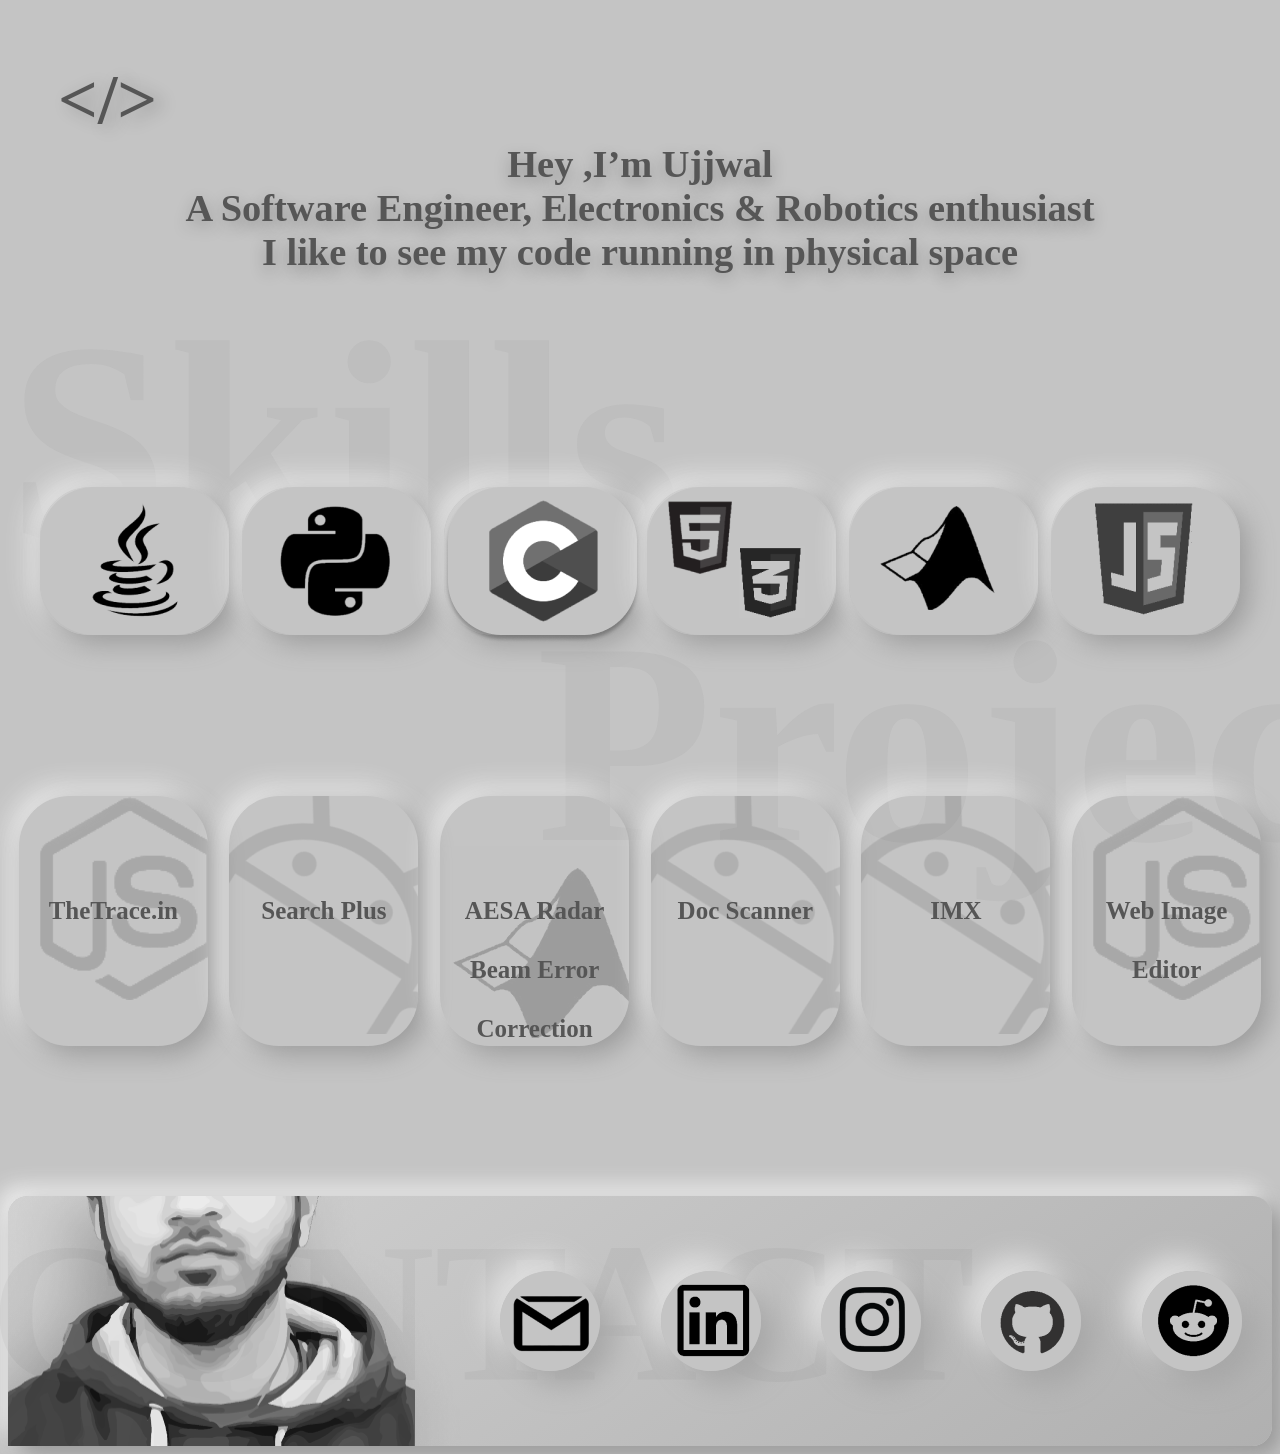
==== index.html @ a9450324 "scroll scroll_fixed" ====
<!DOCTYPE html>
<html lang="en">
    <head>
        <meta charset="utf-8">
        <meta name="viewport" content="width=device-width, initial-scale=1, shrink-to-fit=no">
        <title>Ujjwal Vishwakarma</title>
       
       
        <link rel="stylesheet" href="style.css">
        <!-- <link rel="stylesheet" href="https://cdn.jsdelivr.net/npm/bootstrap@4.5.3/dist/css/bootstrap.min.css" integrity="sha384-TX8t27EcRE3e/ihU7zmQxVncDAy5uIKz4rEkgIXeMed4M0jlfIDPvg6uqKI2xXr2" crossorigin="anonymous"> -->
    </head>
    <body>
    <div class="logo">&lt;/&gt;</div>

    <div class="text">
        <div class="text1">Hey ,I’m Ujjwal</div>
        <div class="text2">A Software Engineer, Electronics & Robotics enthusiast</div>
        <div class="text3">I like to see my code running in physical space </div>
     </div>
   
    <div class="mid_section container">
        <div class="skills_text">Skills</div>
        <div class="skills row">
            <div class="skill_box col"><img src="img/skill1.png"></div>
            <div class="skill_box col"><img src="img/skill2.png"></div>
            <div class="skill_box col"><img src="img/skill3.png"></div>
            <div class="skill_box col"><img src="img/skill4.png"></div>
            <div class="skill_box col"><img src="img/skill5.png"></div>
            <div class="skill_box col"><img src="img/skill6.png"></div>
        </div>
        
    </div>
    <div class="projects_section">
        <div class="projects_text">Projects</div>
        <div class="projects">
            <div class="project_box javascript"><p>TheTrace.in</p></div>
            <div class="project_box android"><p>Search Plus</p></div>
            <div class="project_box matlab"><p>AESA Radar Beam Error Correction</p></div>
            <div class="project_box android"><p>Doc Scanner</p></div>
            <div class="project_box android"><p>IMX</p></div>
            <div class="project_box javascript"><p>Web Image Editor</p></div>
        </div>
    </div>

    <div class="contacts">
        
        <img class="img_foot" src="img.png">
        <div class="contact_text">CONTACT</div>
       
        <div class="gmail contact_box"></div>
        <div class="linkdin contact_box"  onclick="window.location.href='https://www.linkedin.com/in/uvish66/';"></div>
        <div class="instagram contact_box"  onclick="window.location.href='https://www.instagram.com/uvish66/';" ></div>
        <div class="github contact_box"  onclick="window.location.href='https://github.com/uvish/';"></div>
        <div class="reddit contact_box"  onclick="window.location.href='https://www.reddit.com/user/uvish66';"></div>
    </div>  
    <script src="https://code.jquery.com/jquery-3.5.1.slim.min.js" integrity="sha384-DfXdz2htPH0lsSSs5nCTpuj/zy4C+OGpamoFVy38MVBnE+IbbVYUew+OrCXaRkfj" crossorigin="anonymous"></script>
    <script src="https://cdn.jsdelivr.net/npm/bootstrap@4.5.3/dist/js/bootstrap.bundle.min.js" integrity="sha384-ho+j7jyWK8fNQe+A12Hb8AhRq26LrZ/JpcUGGOn+Y7RsweNrtN/tE3MoK7ZeZDyx" crossorigin="anonymous"></script> 
    </body>
</html>
---- style.css ----
:root{
  --low: #C4C4C4;
  --med:#565656;
  --high:#000000;
}
p{
  padding-top: 60px;
  font-weight: bold: 
}
body{
  background:var(--low);
  display: flex;
  flex-direction: column;
  flex-wrap: nowrap;
  justify-content: center;
}
.logo{
  margin:50px 0px 0px 50px;
  order: 1;
width: 89px;
height: 84px;
left: 50px;
top: 47px;
font-family: Roboto Condensed;
font-style: normal;
font-weight: bold;
font-size: 70px;
line-height: 84px;
color: var(--med);
text-shadow: 8px 4px 17px rgba(0, 0, 0, 0.25);
}
.mid_section{
  order: 3;
  width: 100%;
  height: 300px;
 
}
.text{
  order: 2;
  font-family: Roboto Condensed;
font-style: normal;
font-weight: bold;
  color: var(--med);
  text-align: center;
  font-size: 3vw;
  text-shadow: 0px 6px 16px rgba(0, 0, 0, 0.25);
}
.skills{
  height: 500px;
  top: 100px;
  display: flex;
  flex-direction: row;
  justify-content: space-between;
  margin-left: 2rem;
  margin-right: 2rem;
  
}

.skill_box{
  z-index: 2;
  height: 148px;
  width: 189px;
  margin-top : 150px;
  margin-bottom: 150px;
  background: var(--med);
  border-radius: 50px;
  background: linear-gradient(145deg, #d2d2d2, #b0b0b0);
  box-shadow:  8px 8px 27px #979797, 
             -8px -8px 27px #f1f1f1;
}
.skills_text{
width: 10vw;
height: 7vh;
left: -39px;
top: 399px;
font-family: Roboto Condensed;
font-style: normal;
font-weight: bold;
font-size: 288px;
line-height: 337px;
color: rgba(86, 86, 86, 0.06);
}

.projects_section{
  order: 4;
  text-align: center
}
.projects{
  display: flex;
  flex-direction: row;
  justify-content: space-around
}

.projects_text{
  z-index: 1;
width: 1059px;
height: 372px;
right: -193px;
  margin-left: 500px;
font-family: Roboto Condensed;
font-style: normal;
font-weight: bold;
font-size: 288px;
line-height: 337px;
color: rgba(86, 86, 86, 0.06);
}
.project_box{
  z-index: 2;
  font-family: Roboto Condensed;
font-style: normal;
font-weight: bold;
font-size: 25px;
  font-size-adjust: auto;
  text-align-last: auto;
 
line-height: 59px;
color: #565656;

  height: 250px;
  width: 189px;
  margin-top : -150px;
  margin-bottom: 150px;
  background: var(--med);
  border-radius: 50px;
background: linear-gradient(145deg, #d2d2d2, #b0b0b0);
box-shadow:  8px 8px 27px #979797, 
             -8px -8px 27px #f1f1f1;

}
.contacts{
  order: 5;
}
.android{
  background:url("img/android.png");
  background-position-x: -100px;
  background-repeat: no-repeat;
}
.matlab{
  background:url("img/matlab.png");
  background-position-x: -40px;
  background-position-y: 50px;
  background-repeat: no-repeat;
}
.javascript{
   background:url("img/js.png");
  background-size: 400px;
  background-position-x: -90px;
  background-position-y: -100px;
  background-repeat: no-repeat;
}
.contacts{
  display: flex;
  justify-content: space-between;
  bottom: 0px;
  left: 0px;
  width: 100%;
  margin: 0px;
  padding: 0px;
  height: 250px;
  display: flex;
  border-radius: 20px;
background: linear-gradient(145deg, #d2d2d2, #b0b0b0);
box-shadow:  9px 9px 21px #979797, 
             -9px -9px 21px #f1f1f1;
}
.contact_text{
  position: absolute;
 z-index: 1;
left: -10px;
right: 34.29%;
width: fit-content;
font-family: Roboto Condensed;
font-style: normal;
font-weight: bold;
font-size: 200px;
line-height: 234px;
display: flex;
align-items: center;
text-align: center;

color: rgba(86, 86, 86, 0.06);
}
.contact_box{
 z-index: 2;
  margin: auto auto auto auto;
  height: 100px;
  width: 100px;
  border-radius: 50px;
background: linear-gradient(145deg, #d2d2d2, #b0b0b0);
box-shadow:  14px 14px 28px #a7a7a7, 
             -14px -14px 28px #e1e1e1;
}
.gmail{
  background: url("img/gmail.png");
  background-position-x: -12px;
}
.linkdin{
  background: url("img/linkedin.png");
  background-position-x: -12px;
}
.instagram{
  background: url("img/instagram.png");
  background-position-x: -12px;
}
.github{
  background: url("img/github.png");
  background-position-x: -12px;
}
.reddit{
  background: url("img/reddit.png");
  background-position-x: -12px;
}
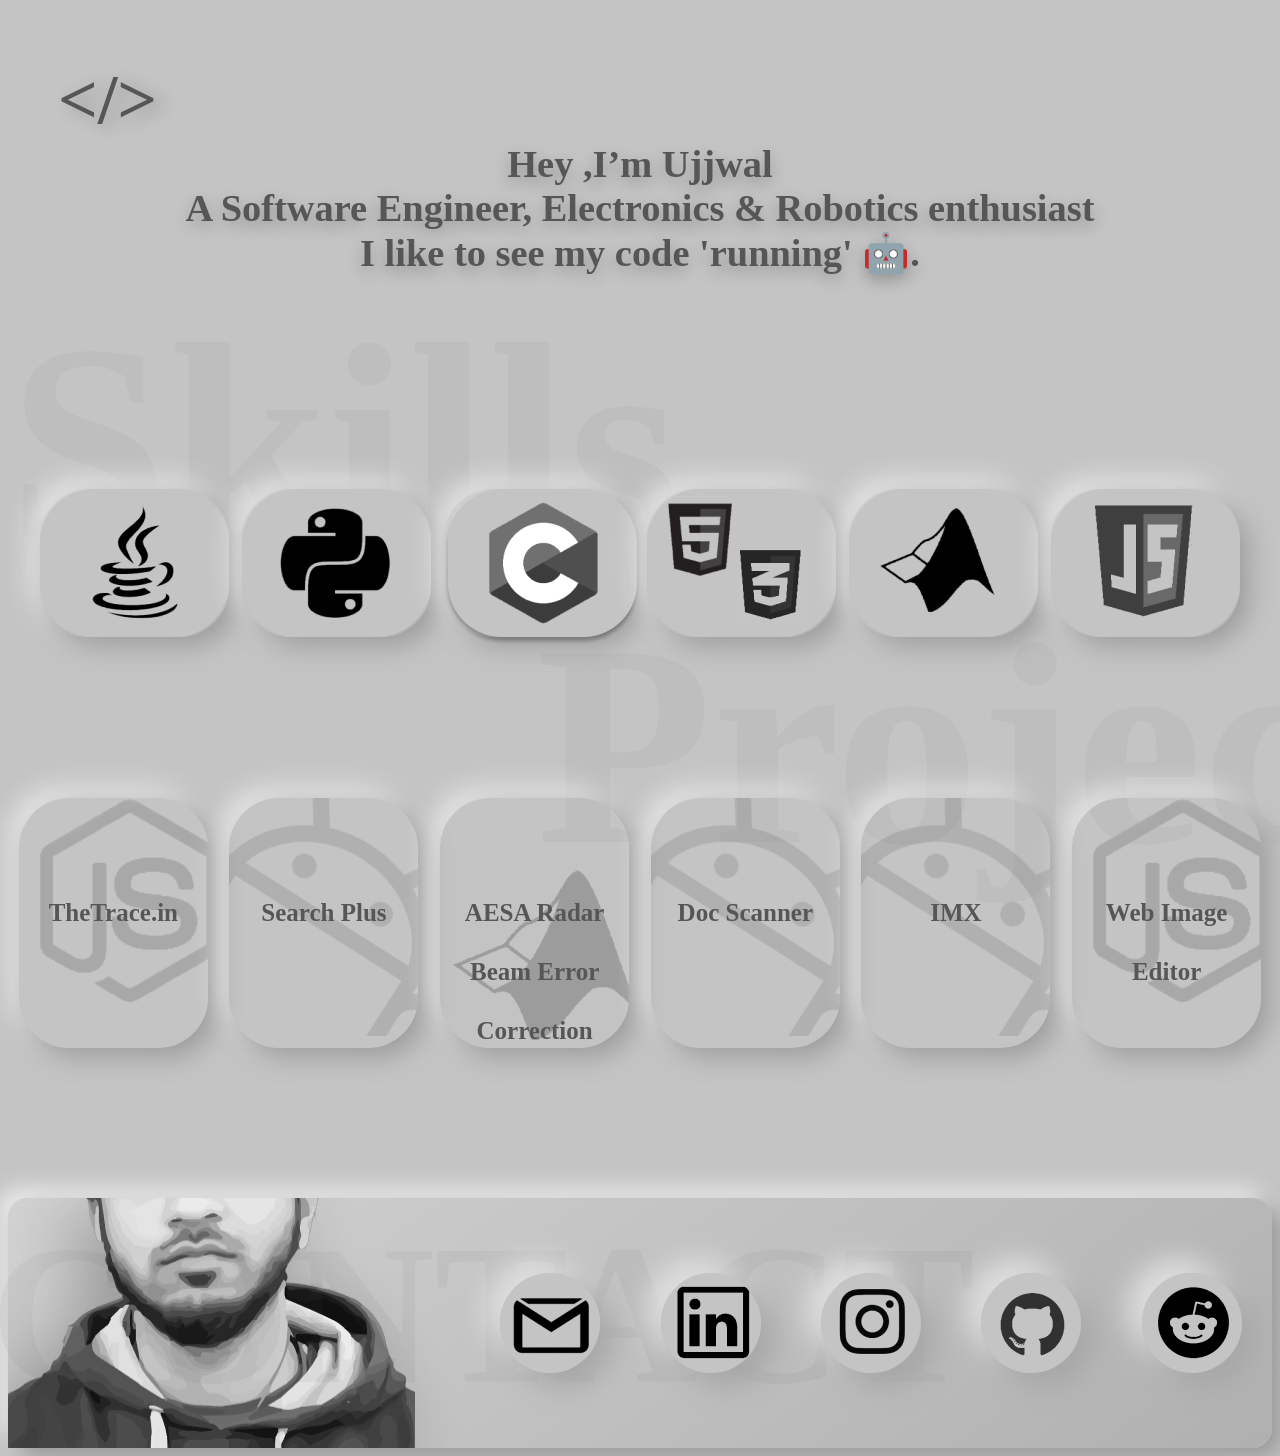
==== commit a762d88a: "emoji" ====
--- a/index.html
+++ b/index.html
@@ -15,7 +15,7 @@
     <div class="text">
         <div class="text1">Hey ,I’m Ujjwal</div>
         <div class="text2">A Software Engineer, Electronics & Robotics enthusiast</div>
-        <div class="text3">I like to see my code running in physical space </div>
+        <div class="text3">I like to see my code 'running' 🤖.</div>
      </div>
    
     <div class="mid_section container">
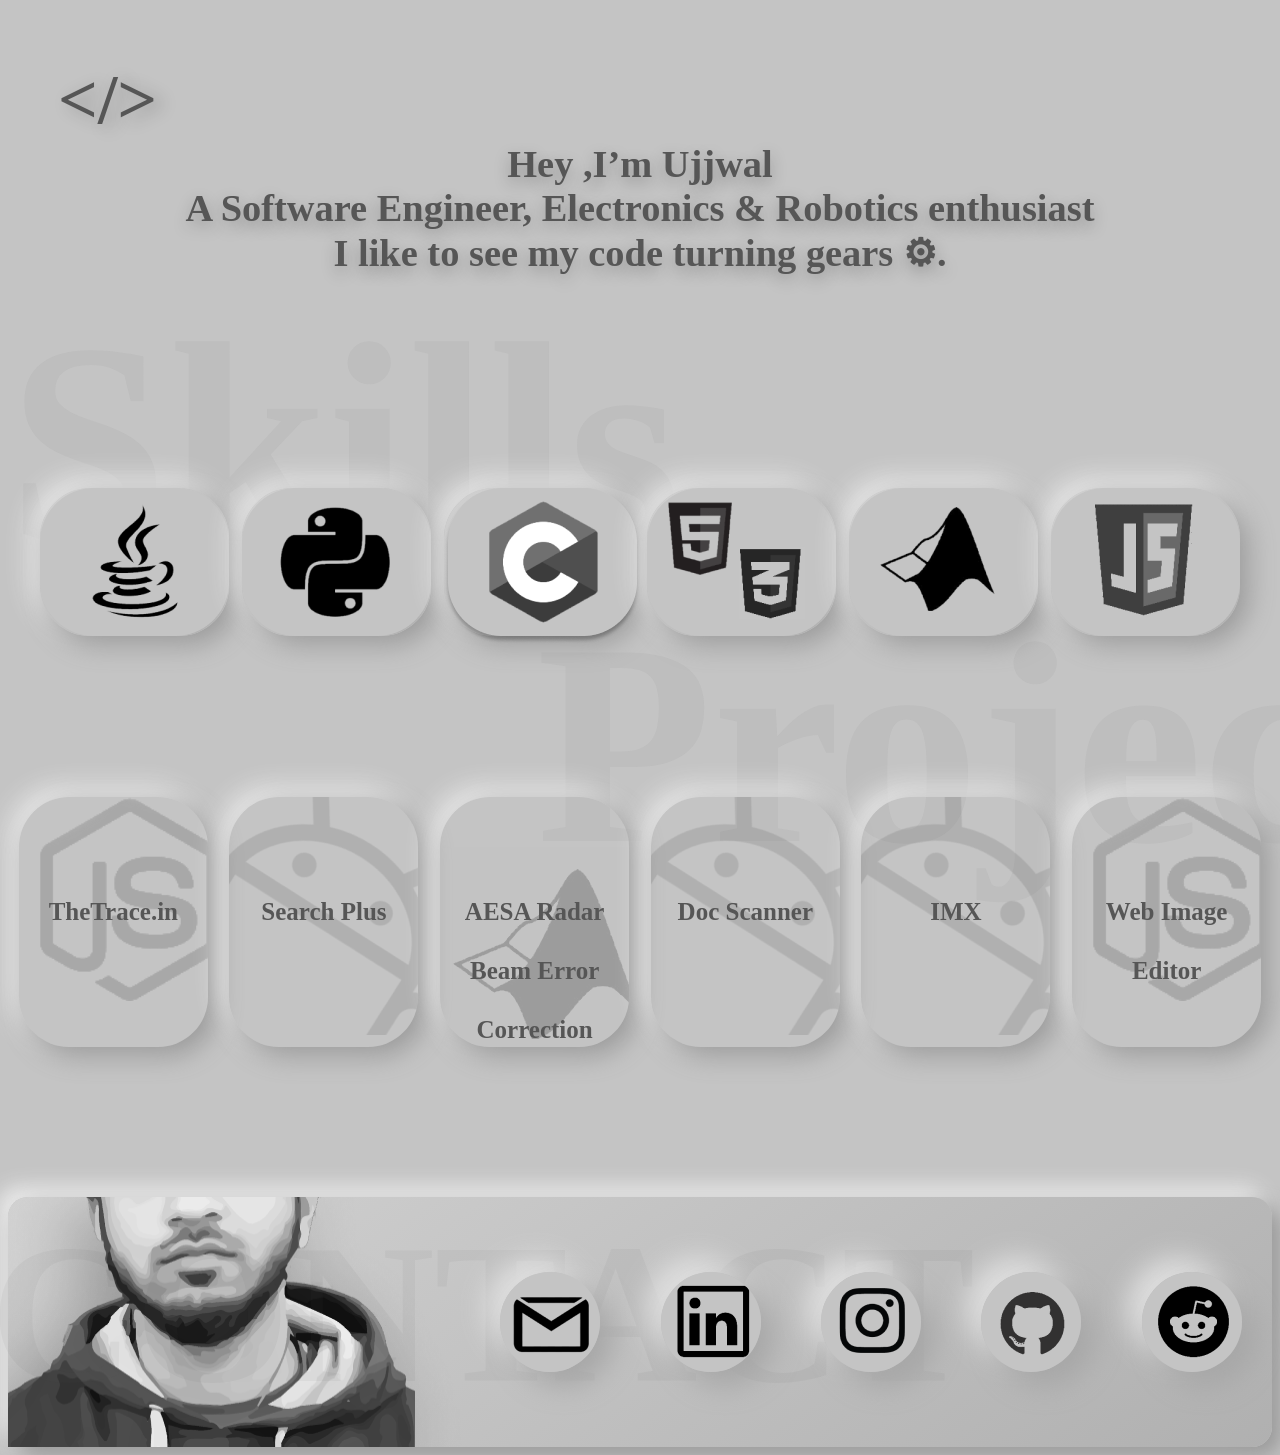
==== commit 6e277d19: "Update index.html" ====
--- a/index.html
+++ b/index.html
@@ -15,7 +15,7 @@
     <div class="text">
         <div class="text1">Hey ,I’m Ujjwal</div>
         <div class="text2">A Software Engineer, Electronics & Robotics enthusiast</div>
-        <div class="text3">I like to see my code 'running' 🤖.</div>
+        <div class="text3">I like to see my code turning gears ⚙.</div>
      </div>
    
     <div class="mid_section container">
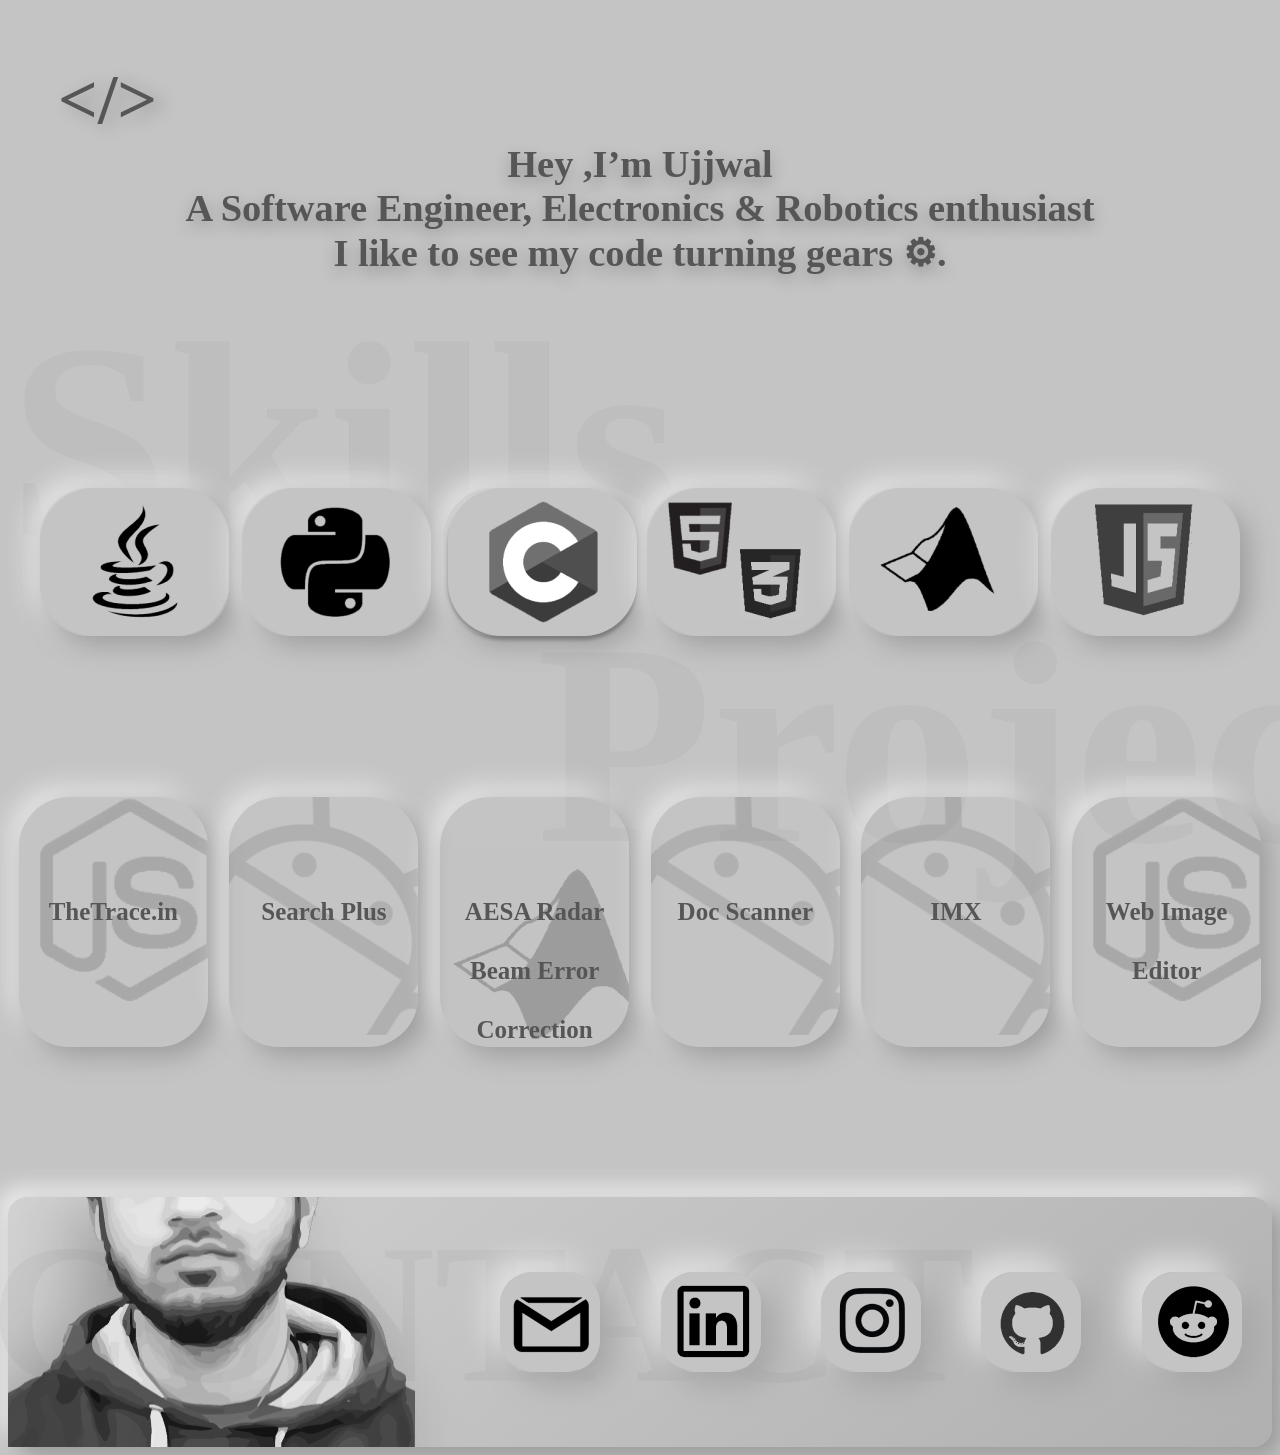
==== commit 1fa08cc6: "Update index.html" ====
--- a/index.html
+++ b/index.html
@@ -47,7 +47,7 @@
         <img class="img_foot" src="img.png">
         <div class="contact_text">CONTACT</div>
        
-        <div class="gmail contact_box"></div>
+        <div class="gmail contact_box" onclick="window.location.href='https://mailto:uvish66@gmail.com';"></div>
         <div class="linkdin contact_box"  onclick="window.location.href='https://www.linkedin.com/in/uvish66/';"></div>
         <div class="instagram contact_box"  onclick="window.location.href='https://www.instagram.com/uvish66/';" ></div>
         <div class="github contact_box"  onclick="window.location.href='https://github.com/uvish/';"></div>
@@ -56,4 +56,4 @@
     <script src="https://code.jquery.com/jquery-3.5.1.slim.min.js" integrity="sha384-DfXdz2htPH0lsSSs5nCTpuj/zy4C+OGpamoFVy38MVBnE+IbbVYUew+OrCXaRkfj" crossorigin="anonymous"></script>
     <script src="https://cdn.jsdelivr.net/npm/bootstrap@4.5.3/dist/js/bootstrap.bundle.min.js" integrity="sha384-ho+j7jyWK8fNQe+A12Hb8AhRq26LrZ/JpcUGGOn+Y7RsweNrtN/tE3MoK7ZeZDyx" crossorigin="anonymous"></script> 
     </body>
-</html>+</html>
--- a/style.css
+++ b/style.css
@@ -13,6 +13,14 @@
   flex-direction: column;
   flex-wrap: nowrap;
   justify-content: center;
+  overflow-y: scroll;
+}
+body::-webkit-scrollbar{
+  display: none;
+}
+body{
+  -ms-overflow-style: none;
+  scrollbar-width: none;
 }
 .logo{
   margin:50px 0px 0px 50px;
@@ -83,16 +91,18 @@
 
 .projects_section{
   order: 4;
-  text-align: center
+  text-align: center;
+  z-index: -1;
 }
 .projects{
   display: flex;
   flex-direction: row;
-  justify-content: space-around
+  justify-content: space-around;
+  z-index: 1;
 }
 
 .projects_text{
-  z-index: 1;
+  z-index: -1;
 width: 1059px;
 height: 372px;
 right: -193px;
@@ -125,7 +135,6 @@
 background: linear-gradient(145deg, #d2d2d2, #b0b0b0);
 box-shadow:  8px 8px 27px #979797, 
              -8px -8px 27px #f1f1f1;
-
 }
 .contacts{
   order: 5;
@@ -185,7 +194,7 @@
   margin: auto auto auto auto;
   height: 100px;
   width: 100px;
-  border-radius: 50px;
+  border-radius: 2rem;
 background: linear-gradient(145deg, #d2d2d2, #b0b0b0);
 box-shadow:  14px 14px 28px #a7a7a7, 
              -14px -14px 28px #e1e1e1;
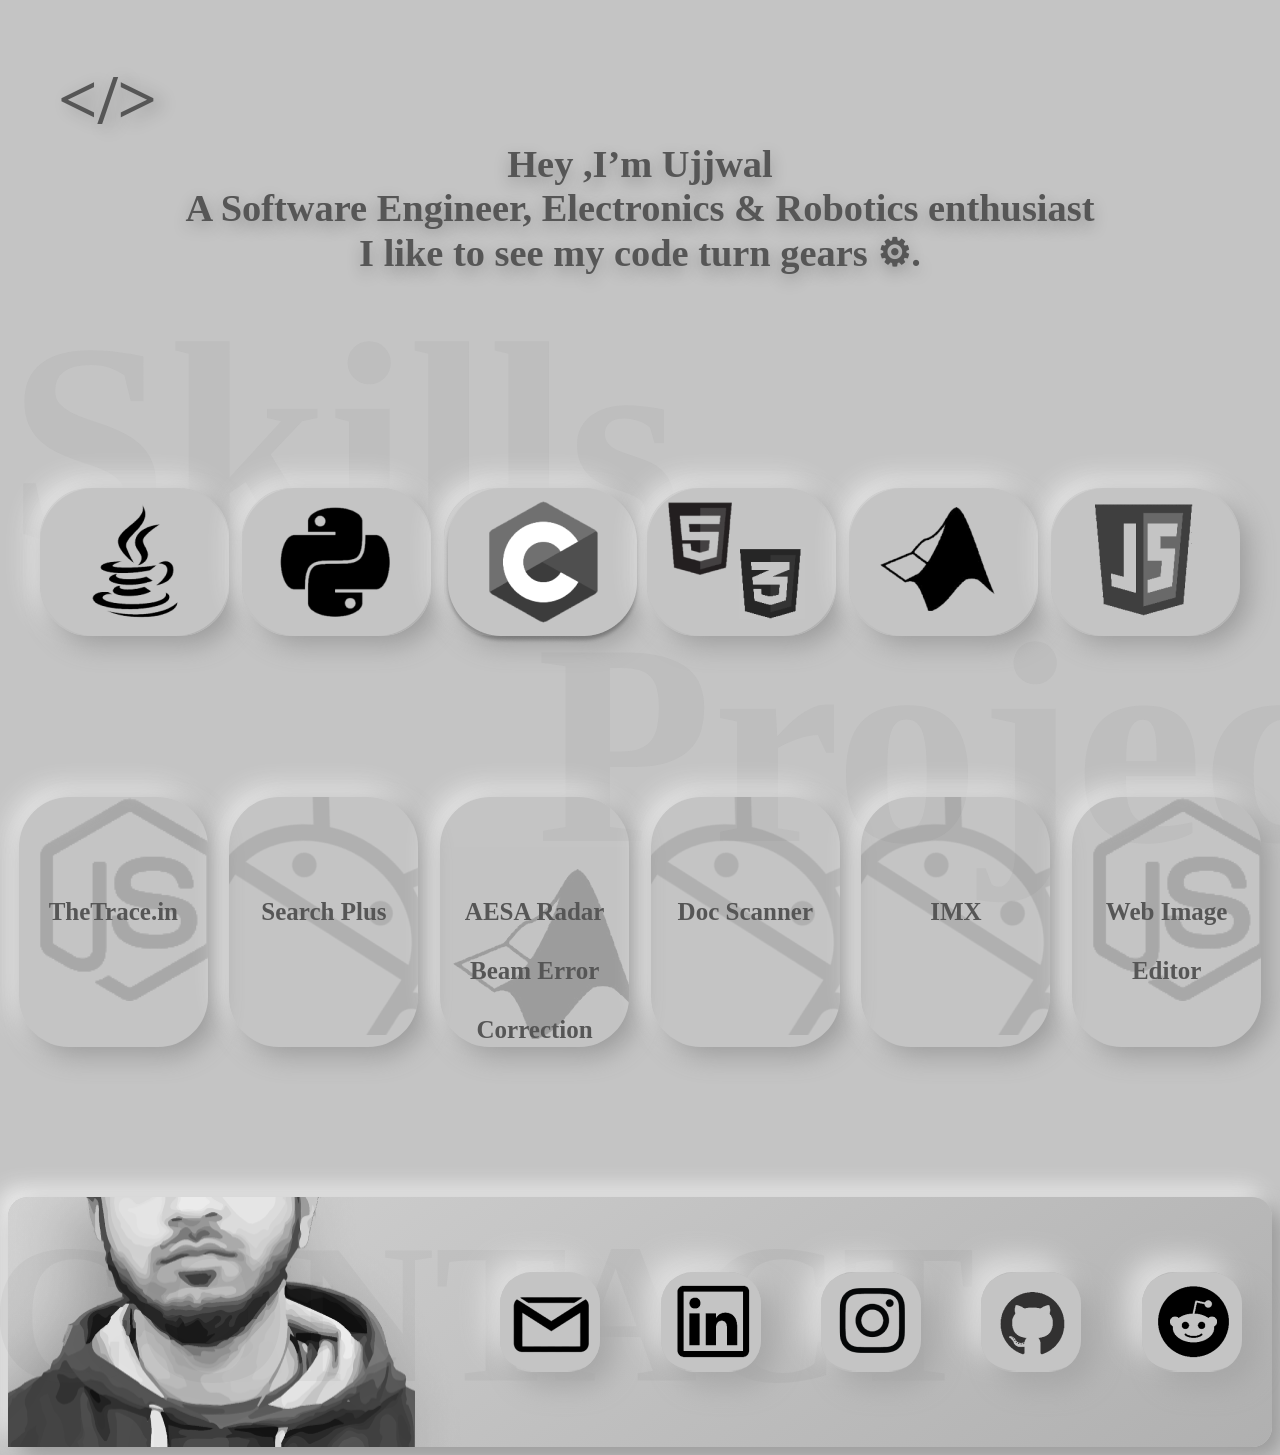
==== commit 34c16538: "Update index.html" ====
--- a/index.html
+++ b/index.html
@@ -15,7 +15,7 @@
     <div class="text">
         <div class="text1">Hey ,I’m Ujjwal</div>
         <div class="text2">A Software Engineer, Electronics & Robotics enthusiast</div>
-        <div class="text3">I like to see my code turning gears ⚙.</div>
+        <div class="text3">I like to see my code turn gears ⚙.</div>
      </div>
    
     <div class="mid_section container">
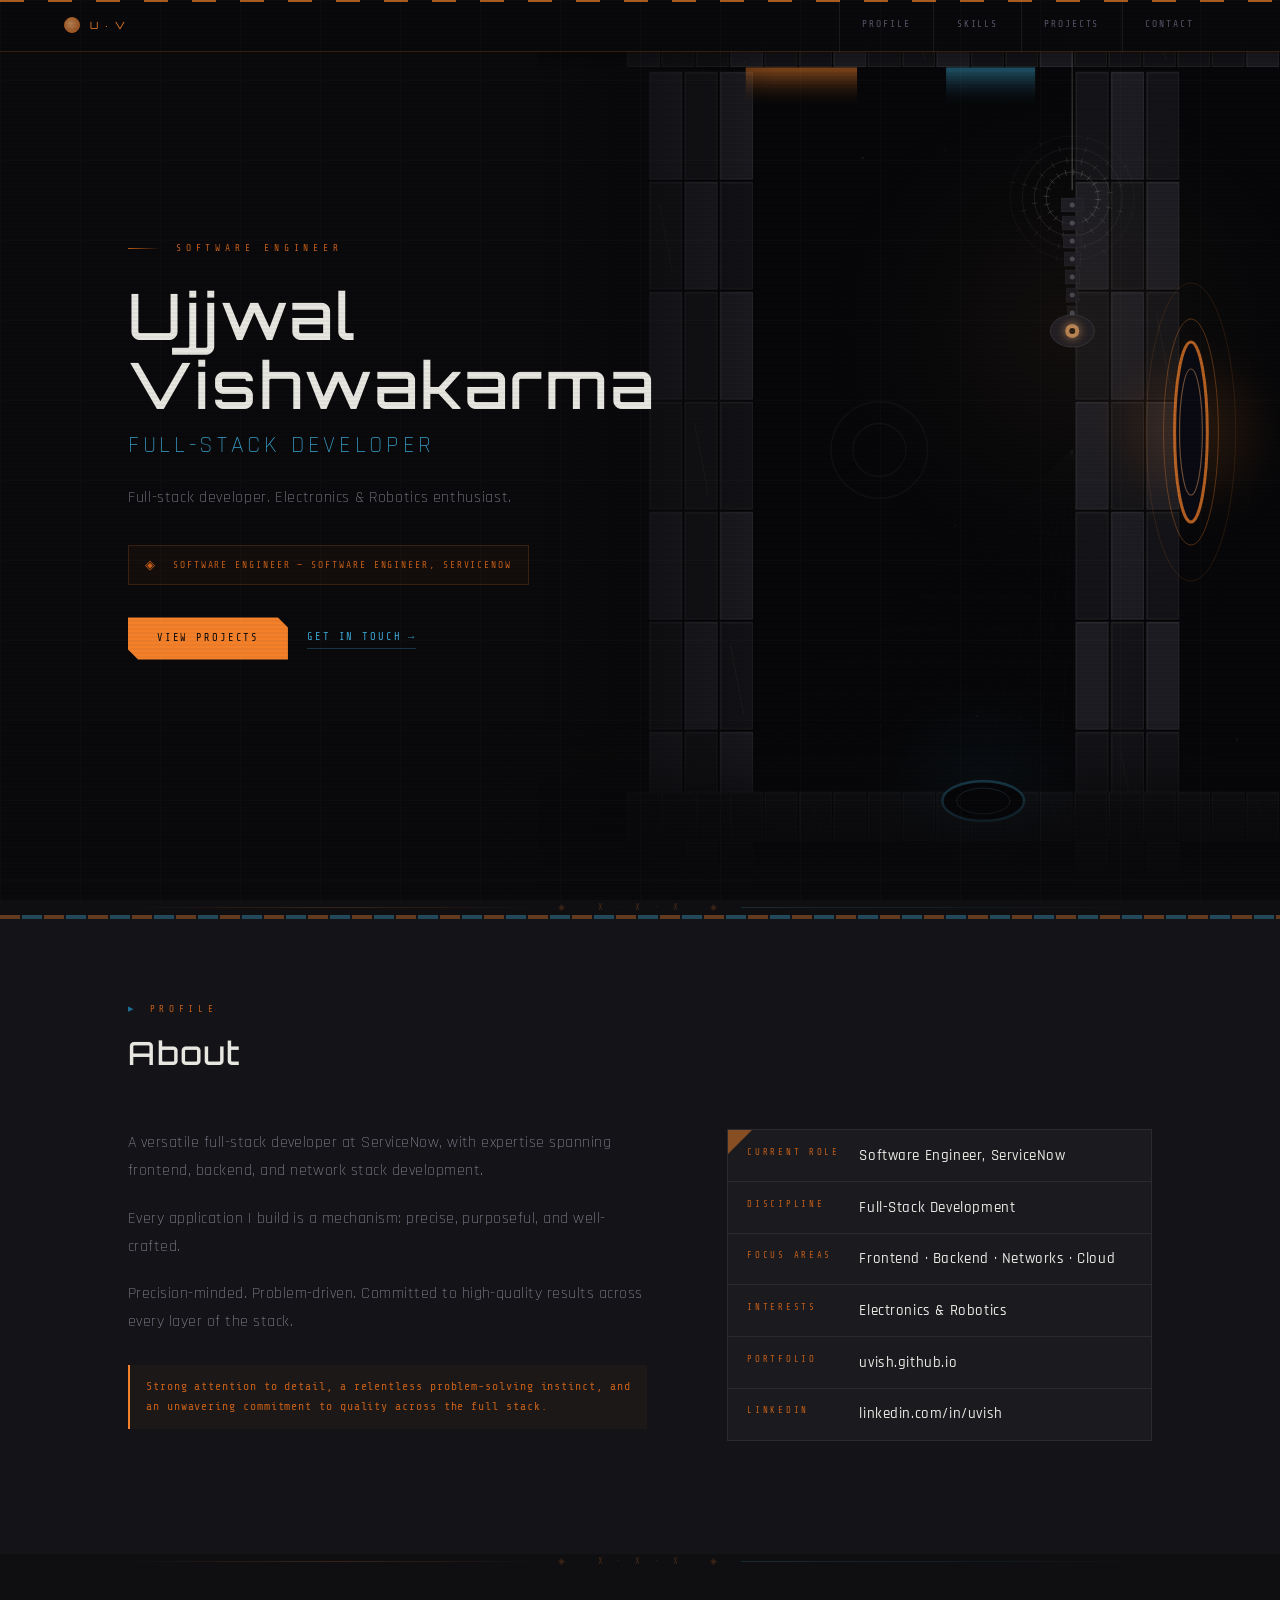
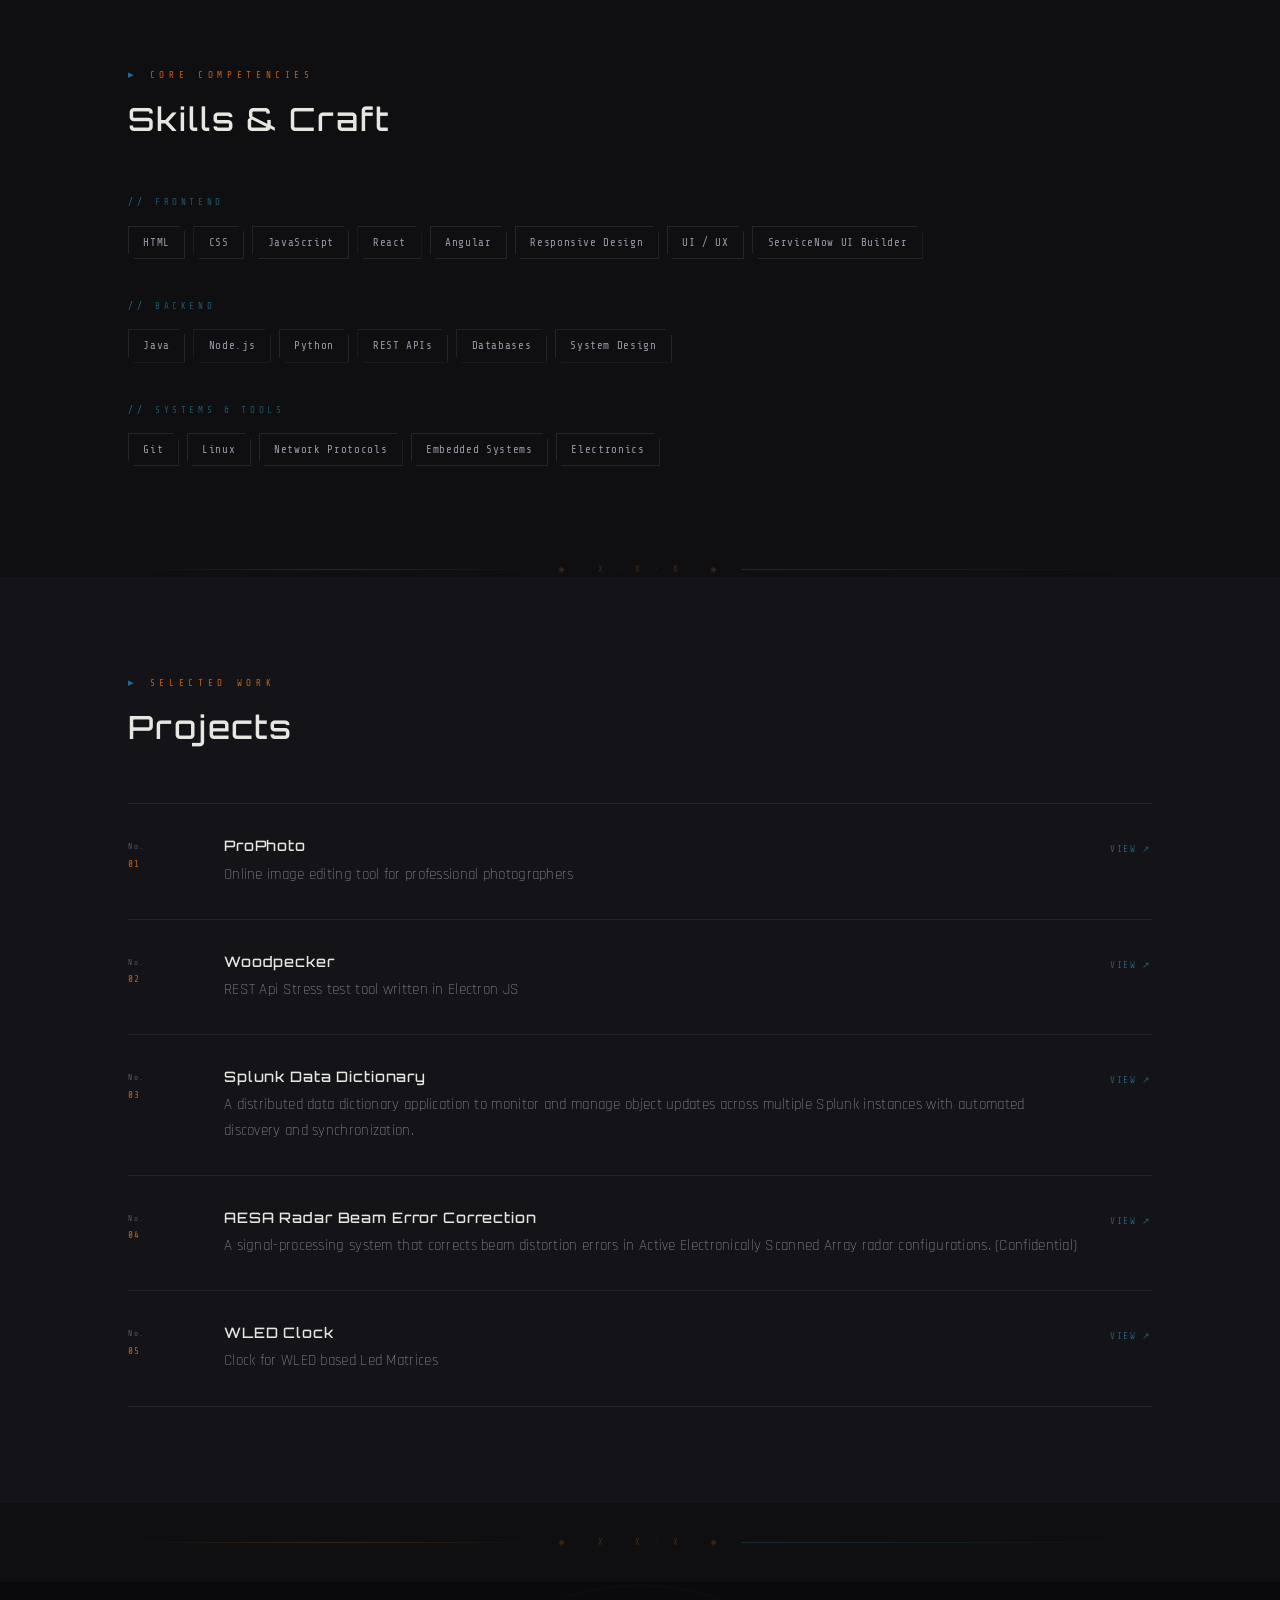
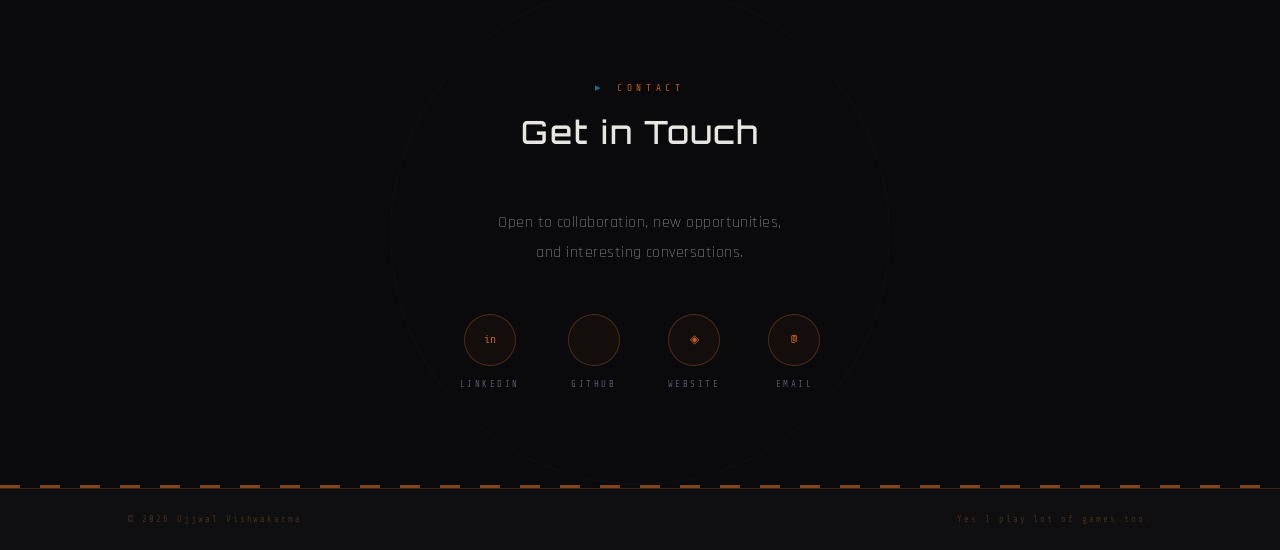
==== commit 4c7ae5b8: "updating portfolio" ====
--- a/index.html
+++ b/index.html
@@ -1,59 +1,1089 @@
 <!DOCTYPE html>
 <html lang="en">
-    <head>
-        <meta charset="utf-8">
-        <meta name="viewport" content="width=device-width, initial-scale=1, shrink-to-fit=no">
-        <title>Ujjwal Vishwakarma</title>
-       
-       
-        <link rel="stylesheet" href="style.css">
-        <!-- <link rel="stylesheet" href="https://cdn.jsdelivr.net/npm/bootstrap@4.5.3/dist/css/bootstrap.min.css" integrity="sha384-TX8t27EcRE3e/ihU7zmQxVncDAy5uIKz4rEkgIXeMed4M0jlfIDPvg6uqKI2xXr2" crossorigin="anonymous"> -->
-    </head>
-    <body>
-    <div class="logo">&lt;/&gt;</div>
-
-    <div class="text">
-        <div class="text1">Hey ,I’m Ujjwal</div>
-        <div class="text2">A Software Engineer, Electronics & Robotics enthusiast</div>
-        <div class="text3">I like to see my code turn gears ⚙.</div>
-     </div>
-   
-    <div class="mid_section container">
-        <div class="skills_text">Skills</div>
-        <div class="skills row">
-            <div class="skill_box col"><img src="img/skill1.png"></div>
-            <div class="skill_box col"><img src="img/skill2.png"></div>
-            <div class="skill_box col"><img src="img/skill3.png"></div>
-            <div class="skill_box col"><img src="img/skill4.png"></div>
-            <div class="skill_box col"><img src="img/skill5.png"></div>
-            <div class="skill_box col"><img src="img/skill6.png"></div>
-        </div>
-        
+<head>
+<meta charset="UTF-8">
+<meta name="viewport" content="width=device-width, initial-scale=1.0">
+<title>Portfolio — Ujjwal Vishwakarma</title>
+<script src="data.js"></script>
+<link href="https://fonts.googleapis.com/css2?family=Share+Tech+Mono&family=Rajdhani:wght@300;400;500;600&family=Orbitron:wght@400;500&display=swap" rel="stylesheet">
+<style>
+
+/* ─────────────────────────────────────────────
+   PORTAL 2 / APERTURE SCIENCE PALETTE
+   Core: concrete white, deep black, orange portal,
+   blue portal, cold fluorescent white.
+   Reference: test chamber panels, GLaDOS rig,
+   Aperture UI, warning stripes.
+───────────────────────────────────────────── */
+:root {
+  /* Backgrounds — concrete, institutional */
+  --bg-0:   #0A0A0C;   /* deepest black */
+  --bg-1:   #0F0F12;   /* body */
+  --bg-2:   #141418;   /* panel surface */
+  --bg-3:   #1A1A1F;   /* card */
+  --bg-4:   #1F1F26;   /* hover */
+  --panel:  #E8E6E0;   /* aperture white panel */
+  --panel-d:#CFCCC4;   /* darker panel */
+
+  /* Portal colours — the two portals */
+  --orange:  #F4812A;  /* orange portal */
+  --orange-d:#C45E18;  /* darker orange */
+  --orange-l:#FAB070;  /* lighter orange */
+  --blue:    #3BA8D4;  /* blue portal */
+  --blue-d:  #1E6E96;  /* darker blue */
+  --blue-l:  #7FD0F0;  /* lighter blue */
+
+  /* Text */
+  --text-0:  #E8E6E0;  /* primary — aperture white */
+  --text-1:  #9898A8;  /* secondary — cold grey */
+  --text-2:  #555568;  /* tertiary */
+  --text-inv:#0A0A0C;  /* text on light bg */
+
+  /* Rules */
+  --rule-o:  rgba(244,129,42,0.18);
+  --rule-b:  rgba(59,168,212,0.18);
+  --rule:    rgba(232,230,224,0.08);
+}
+
+*, *::before, *::after { box-sizing: border-box; margin: 0; padding: 0; }
+html { scroll-behavior: smooth; }
+
+body {
+  background: var(--bg-1);
+  color: var(--text-0);
+  font-family: 'Rajdhani', sans-serif;
+  font-size: 17px;
+  font-weight: 400;
+  line-height: 1.75;
+  overflow-x: hidden;
+}
+
+/* Subtle scanline overlay — Aperture terminal feel */
+body::before {
+  content: '';
+  position: fixed; inset: 0; z-index: 9998; pointer-events: none;
+  background: repeating-linear-gradient(
+    0deg,
+    transparent,
+    transparent 2px,
+    rgba(0,0,0,0.04) 2px,
+    rgba(0,0,0,0.04) 4px
+  );
+}
+
+/* Aperture grid — very faint panel lines */
+body::after {
+  content: '';
+  position: fixed; inset: 0; z-index: 9997; pointer-events: none;
+  opacity: 0.018;
+  background-image:
+    linear-gradient(rgba(232,230,224,1) 1px, transparent 1px),
+    linear-gradient(90deg, rgba(232,230,224,1) 1px, transparent 1px);
+  background-size: 80px 80px;
+}
+
+/* ─── NAV ─── */
+nav {
+  position: fixed; top: 0; left: 0; right: 0; z-index: 500;
+  padding: 0 5vw;
+  height: 52px;
+  display: flex; justify-content: space-between; align-items: center;
+  background: rgba(10,10,12,0.96);
+  border-bottom: 1px solid var(--rule-o);
+}
+
+/* Aperture warning stripe on nav top edge */
+nav::before {
+  content: '';
+  position: absolute; top: 0; left: 0; right: 0; height: 2px;
+  background: repeating-linear-gradient(
+    90deg,
+    var(--orange) 0px, var(--orange) 24px,
+    var(--bg-0) 24px, var(--bg-0) 48px
+  );
+  opacity: 0.7;
+}
+
+#nav-name {
+  font-family: 'Orbitron', sans-serif;
+  font-size: 0.62rem; letter-spacing: 0.22em; text-transform: uppercase;
+  color: var(--orange); text-decoration: none;
+  display: flex; align-items: center; gap: 0.6rem;
+}
+#nav-name::before {
+  content: '';
+  display: inline-block; width: 16px; height: 16px;
+  border-radius: 50%;
+  border: 1.5px solid var(--orange);
+  background: radial-gradient(circle at 40% 40%, var(--orange-l), var(--orange-d));
+  opacity: 0.7;
+}
+
+.nav-links { display: flex; gap: 0; list-style: none; }
+.nav-links li { border-left: 1px solid var(--rule); }
+.nav-links a {
+  font-family: 'Share Tech Mono', monospace;
+  font-size: 0.6rem; letter-spacing: 0.2em; text-transform: uppercase;
+  color: var(--text-2); text-decoration: none;
+  padding: 0 1.4rem; height: 52px;
+  display: flex; align-items: center;
+  transition: color 0.2s, background 0.2s;
+  border-bottom: 2px solid transparent;
+}
+.nav-links a:hover {
+  color: var(--blue-l);
+  border-bottom-color: var(--blue);
+  background: rgba(59,168,212,0.04);
+}
+
+/* ─── HERO ─── */
+#hero {
+  min-height: 100vh;
+  display: flex; align-items: center;
+  padding: 0 10vw;
+  position: relative; overflow: hidden;
+  background: var(--bg-0);
+}
+
+/* Hero canvas — right side */
+#hero-canvas {
+  position: absolute;
+  right: 0; top: 0; bottom: 0;
+  width: 58%; height: 100%;
+  pointer-events: none;
+  opacity: 0;
+  animation: aperture-in 1.6s ease 0.8s forwards;
+}
+
+@keyframes aperture-in {
+  from { opacity: 0; }
+  to   { opacity: 1; }
+}
+
+/* Ground line */
+.hero-floor {
+  position: absolute; bottom: 0; left: 0; right: 0; height: 180px;
+  background: linear-gradient(to top, rgba(10,10,12,0.98) 0%, transparent 100%);
+  pointer-events: none; z-index: 1;
+}
+
+.hero-inner { position: relative; z-index: 2; max-width: 580px; }
+
+.hero-eyebrow {
+  font-family: 'Share Tech Mono', monospace;
+  font-size: 0.6rem; letter-spacing: 0.5em; text-transform: uppercase;
+  color: var(--orange-d); margin-bottom: 1.5rem;
+  display: flex; align-items: center; gap: 1rem;
+  opacity: 0; animation: slide-up 0.8s ease 0.3s forwards;
+}
+.hero-eyebrow::before {
+  content: '';
+  display: block; width: 32px; height: 1px;
+  background: linear-gradient(to right, var(--orange-d), transparent);
+}
+
+#hero-name {
+  font-family: 'Orbitron', sans-serif;
+  font-size: clamp(2rem, 5vw, 4rem);
+  font-weight: 500; line-height: 1.08; color: var(--text-0);
+  opacity: 0; animation: slide-up 0.8s ease 0.5s forwards;
+  letter-spacing: 0.04em;
+}
+#hero-name span {
+  display: block;
+  font-family: 'Rajdhani', sans-serif;
+  font-size: 0.38em; font-weight: 300; letter-spacing: 0.15em;
+  color: var(--blue); margin-top: 0.5em; text-transform: uppercase;
+}
+
+#hero-tagline {
+  margin-top: 1.6rem; font-weight: 300;
+  font-size: 1rem; color: var(--text-1);
+  max-width: 400px; line-height: 1.85;
+  letter-spacing: 0.04em;
+  opacity: 0; animation: slide-up 0.8s ease 0.7s forwards;
+}
+
+/* GLaDOS-style test subject ID badge */
+.subject-badge {
+  margin-top: 2rem;
+  display: inline-flex; align-items: center; gap: 1rem;
+  border: 1px solid var(--rule-o);
+  padding: 0.5rem 1rem;
+  font-family: 'Share Tech Mono', monospace;
+  font-size: 0.6rem; letter-spacing: 0.2em; text-transform: uppercase;
+  color: var(--orange-d);
+  background: rgba(244,129,42,0.04);
+  opacity: 0; animation: slide-up 0.8s ease 0.85s forwards;
+}
+.subject-badge::before { content: '◈'; font-size: 0.8rem; }
+
+.hero-cta {
+  margin-top: 2rem; display: flex; gap: 1.2rem; align-items: center;
+  opacity: 0; animation: slide-up 0.8s ease 1s forwards;
+}
+.btn-orange {
+  font-family: 'Share Tech Mono', monospace;
+  font-size: 0.65rem; letter-spacing: 0.18em; text-transform: uppercase;
+  color: var(--bg-0); background: var(--orange);
+  padding: 0.75rem 1.8rem; text-decoration: none;
+  position: relative; overflow: hidden;
+  transition: background 0.25s, transform 0.2s;
+  clip-path: polygon(0 0, calc(100% - 10px) 0, 100% 10px, 100% 100%, 10px 100%, 0 calc(100% - 10px));
+}
+.btn-orange:hover { background: var(--orange-l); transform: translateY(-2px); }
+.btn-blue {
+  font-family: 'Share Tech Mono', monospace;
+  font-size: 0.65rem; letter-spacing: 0.18em; text-transform: uppercase;
+  color: var(--blue); text-decoration: none;
+  display: flex; align-items: center; gap: 0.4rem;
+  border-bottom: 1px solid rgba(59,168,212,0.3);
+  padding-bottom: 2px; transition: color 0.25s, border-color 0.25s;
+}
+.btn-blue::after { content: '→'; }
+.btn-blue:hover { color: var(--blue-l); border-color: rgba(59,168,212,0.6); }
+
+@keyframes slide-up {
+  from { opacity: 0; transform: translateY(16px); }
+  to   { opacity: 1; transform: translateY(0); }
+}
+
+/* ─── SECTION DIVIDER ─── */
+.divider {
+  display: flex; align-items: center;
+  padding: 0 10vw;
+}
+.div-line-o {
+  flex: 1; height: 1px;
+  background: linear-gradient(to right, transparent, var(--rule-o), transparent);
+}
+.div-line-b {
+  flex: 1; height: 1px;
+  background: linear-gradient(to right, var(--rule-b), transparent);
+}
+.div-mid {
+  font-family: 'Share Tech Mono', monospace;
+  font-size: 0.55rem; letter-spacing: 0.5em;
+  color: rgba(244,129,42,0.22); padding: 0 1.2rem; white-space: nowrap;
+}
+
+/* ─── SECTIONS ─── */
+section { padding: 6rem 10vw; }
+
+.section-label {
+  font-family: 'Share Tech Mono', monospace;
+  font-size: 0.58rem; letter-spacing: 0.5em; text-transform: uppercase;
+  color: var(--orange-d); margin-bottom: 0.4rem;
+  display: flex; align-items: center; gap: 0.7rem;
+}
+.section-label::before {
+  content: '▸';
+  color: var(--blue-d); font-size: 0.7rem;
+}
+
+h2.section-title {
+  font-family: 'Orbitron', sans-serif;
+  font-size: clamp(1.3rem, 2.8vw, 2rem);
+  font-weight: 500; color: var(--text-0);
+  margin-bottom: 3rem; letter-spacing: 0.06em;
+}
+
+/* ─── ABOUT ─── */
+#about { background: var(--bg-2); }
+
+/* Panel-wall texture strip at top */
+#about::before {
+  content: '';
+  display: block;
+  height: 4px;
+  background: repeating-linear-gradient(
+    90deg,
+    var(--orange) 0px, var(--orange) 20px,
+    transparent 20px, transparent 22px,
+    var(--blue) 22px, var(--blue) 42px,
+    transparent 42px, transparent 44px
+  );
+  opacity: 0.35;
+  margin: -6rem -10vw 0;
+  margin-bottom: 5rem;
+}
+
+.about-grid {
+  display: grid; grid-template-columns: 1.1fr 0.9fr; gap: 5rem; align-items: start;
+}
+.about-text p {
+  color: var(--text-1); font-weight: 300;
+  margin-bottom: 1.2rem; font-size: 1rem; letter-spacing: 0.03em;
+}
+.about-text p strong { color: var(--text-0); font-weight: 500; }
+
+/* GLaDOS-style annotation */
+.annotation {
+  margin: 1.8rem 0;
+  padding: 0.8rem 1rem;
+  border-left: 2px solid var(--orange);
+  background: rgba(244,129,42,0.04);
+  font-family: 'Share Tech Mono', monospace;
+  font-size: 0.72rem; letter-spacing: 0.08em; line-height: 1.7;
+  color: var(--orange-d);
+}
+
+/* Test subject dossier */
+.dossier {
+  border: 1px solid var(--rule);
+  background: var(--bg-3);
+  position: relative; overflow: hidden;
+}
+/* Corner mark */
+.dossier::before {
+  content: '';
+  position: absolute; top: 0; left: 0;
+  width: 0; height: 0;
+  border-style: solid;
+  border-width: 24px 24px 0 0;
+  border-color: var(--orange) transparent transparent transparent;
+  opacity: 0.5;
+}
+.dossier-row {
+  display: grid; grid-template-columns: 96px 1fr; gap: 1rem;
+  padding: 0.78rem 1.2rem;
+  border-bottom: 1px solid var(--rule);
+  transition: background 0.2s;
+}
+.dossier-row:last-child { border-bottom: none; }
+.dossier-row:hover { background: var(--bg-4); }
+.d-key {
+  font-family: 'Share Tech Mono', monospace;
+  font-size: 0.56rem; letter-spacing: 0.3em; text-transform: uppercase;
+  color: var(--orange-d); padding-top: 2px;
+}
+.d-val {
+  font-family: 'Rajdhani', sans-serif; font-weight: 500;
+  font-size: 0.92rem; color: var(--text-0); letter-spacing: 0.04em;
+}
+
+/* ─── SKILLS ─── */
+#skills { background: var(--bg-1); }
+
+#skills-grid { display: flex; flex-direction: column; gap: 2.5rem; }
+
+.skill-group {}
+.skill-group-title {
+  font-family: 'Share Tech Mono', monospace;
+  font-size: 0.57rem; letter-spacing: 0.4em; text-transform: uppercase;
+  color: rgba(59,168,212,0.45); margin-bottom: 0.9rem;
+  display: flex; align-items: center; gap: 0.6rem;
+}
+.skill-group-title::before { content: '//'; color: var(--blue-d); }
+
+.skill-tags { display: flex; flex-wrap: wrap; gap: 0.5rem; }
+
+.skill-tag {
+  font-family: 'Share Tech Mono', monospace;
+  font-size: 0.68rem; letter-spacing: 0.06em;
+  color: var(--text-1);
+  padding: 0.38rem 0.9rem;
+  border: 1px solid rgba(232,230,224,0.1);
+  position: relative; overflow: hidden;
+  cursor: default; transition: color 0.25s, border-color 0.25s;
+  clip-path: polygon(0 0, calc(100% - 6px) 0, 100% 6px, 100% 100%, 6px 100%, 0 calc(100% - 6px));
+}
+.skill-tag::before {
+  content: '';
+  position: absolute; inset: 0;
+  background: rgba(59,168,212,0.05);
+  transform: scaleX(0); transform-origin: left;
+  transition: transform 0.3s ease;
+}
+.skill-tag:hover { color: var(--blue-l); border-color: rgba(59,168,212,0.35); }
+.skill-tag:hover::before { transform: scaleX(1); }
+
+/* ─── PROJECTS ─── */
+#projects { background: var(--bg-2); }
+
+#projects-list { display: flex; flex-direction: column; }
+
+.project-item {
+  display: grid; grid-template-columns: 64px 1fr auto;
+  gap: 0 2rem; align-items: start;
+  padding: 2rem 0;
+  border-bottom: 1px solid var(--rule);
+  position: relative; transition: background 0.2s;
+}
+.project-item::before {
+  content: '';
+  position: absolute; left: -10vw; right: -10vw; top: 0; bottom: 0;
+  background: rgba(244,129,42,0.02);
+  opacity: 0; transition: opacity 0.25s; pointer-events: none;
+}
+.project-item:hover::before { opacity: 1; }
+.project-item:first-child { border-top: 1px solid var(--rule); }
+
+/* Test chamber number badge */
+.proj-num {
+  font-family: 'Share Tech Mono', monospace;
+  font-size: 0.58rem; letter-spacing: 0.12em; padding-top: 4px;
+  color: var(--orange-d);
+  display: flex; flex-direction: column; align-items: flex-start; gap: 2px;
+}
+.proj-num::before {
+  content: 'No.';
+  font-size: 0.48rem; letter-spacing: 0.2em; color: var(--text-2);
+}
+
+.proj-title {
+  font-family: 'Orbitron', sans-serif;
+  font-size: 0.9rem; font-weight: 500; color: var(--text-0);
+  margin-bottom: 0.4rem; line-height: 1.3; letter-spacing: 0.06em;
+  transition: color 0.25s;
+}
+.project-item:hover .proj-title { color: var(--orange-l); }
+.proj-desc {
+  font-weight: 300; font-size: 0.93rem; color: var(--text-1);
+  line-height: 1.7; letter-spacing: 0.02em;
+}
+.proj-link {
+  font-family: 'Share Tech Mono', monospace;
+  font-size: 0.58rem; letter-spacing: 0.18em; text-transform: uppercase;
+  color: rgba(59,168,212,0.5); text-decoration: none;
+  padding-top: 5px; white-space: nowrap;
+  display: flex; align-items: center; gap: 0.35rem;
+  transition: color 0.25s;
+}
+.proj-link::after { content: '↗'; }
+.proj-link:hover { color: var(--blue-l); }
+
+/* ─── CONTACT ─── */
+#contact {
+  background: var(--bg-0);
+  text-align: center; position: relative; overflow: hidden;
+}
+
+/* Aperture bottom warning stripe */
+#contact::after {
+  content: '';
+  position: absolute; bottom: 0; left: 0; right: 0; height: 3px;
+  background: repeating-linear-gradient(
+    90deg,
+    var(--orange) 0px, var(--orange) 20px,
+    var(--bg-0) 20px, var(--bg-0) 40px
+  );
+  opacity: 0.5;
+}
+
+/* Portal ring decoration */
+#contact::before {
+  content: '';
+  position: absolute; top: 50%; left: 50%; transform: translate(-50%, -50%);
+  width: 500px; height: 500px; border-radius: 50%;
+  border: 1px solid rgba(59,168,212,0.04);
+  pointer-events: none;
+}
+
+.contact-inner { position: relative; z-index: 1; max-width: 520px; margin: 0 auto; }
+#contact-sub {
+  font-weight: 300; color: var(--text-1); font-size: 1rem;
+  line-height: 1.9; margin-bottom: 2.8rem; letter-spacing: 0.03em;
+}
+
+.contact-row { display: flex; justify-content: center; gap: 3rem; flex-wrap: wrap; }
+
+.contact-node { display: flex; flex-direction: column; align-items: center; gap: 0.7rem; text-decoration: none; transition: transform 0.25s; }
+.contact-node:hover { transform: translateY(-4px); }
+
+.cnode-icon {
+  width: 52px; height: 52px;
+  border-radius: 50%;
+  border: 1.5px solid rgba(244,129,42,0.25);
+  display: flex; align-items: center; justify-content: center;
+  font-family: 'Share Tech Mono', monospace; font-size: 0.72rem;
+  color: var(--orange-d);
+  background: rgba(244,129,42,0.04);
+  transition: border-color 0.25s, color 0.25s, background 0.25s;
+  position: relative;
+}
+/* Portal ring glow on hover */
+.cnode-icon::before {
+  content: '';
+  position: absolute; inset: -4px; border-radius: 50%;
+  border: 1px solid transparent;
+  transition: border-color 0.25s;
+}
+.contact-node:hover .cnode-icon {
+  border-color: rgba(244,129,42,0.6);
+  color: var(--orange); background: rgba(244,129,42,0.08);
+}
+.contact-node:hover .cnode-icon::before { border-color: rgba(244,129,42,0.2); }
+
+.cnode-label {
+  font-family: 'Share Tech Mono', monospace;
+  font-size: 0.56rem; letter-spacing: 0.28em; text-transform: uppercase;
+  color: var(--text-2); transition: color 0.25s;
+}
+.contact-node:hover .cnode-label { color: var(--orange-d); }
+
+/* ─── FOOTER ─── */
+footer {
+  padding: 1.4rem 10vw;
+  border-top: 1px solid var(--rule-o);
+  display: flex; justify-content: space-between; align-items: center;
+}
+footer p {
+  font-family: 'Share Tech Mono', monospace;
+  font-size: 0.56rem; letter-spacing: 0.22em;
+  color: rgba(244,129,42,0.25);
+}
+
+/* ─── SCROLL REVEAL ─── */
+.reveal { opacity: 0; transform: translateY(18px); transition: opacity 0.8s ease, transform 0.8s ease; }
+.reveal.vis { opacity: 1; transform: translateY(0); }
+
+/* ─── RESPONSIVE ─── */
+@media (max-width: 768px) {
+  nav { padding: 0 5vw; }
+  .nav-links { display: none; }
+  section { padding: 4rem 6vw; }
+  .about-grid { grid-template-columns: 1fr; gap: 3rem; }
+  #hero { padding: 0 6vw; }
+  #hero-canvas { width: 100%; opacity: 0.25; }
+  .project-item { grid-template-columns: 52px 1fr; }
+  .proj-link { display: none; }
+  footer { flex-direction: column; gap: 0.5rem; text-align: center; }
+  .divider { padding: 0 6vw; }
+}
+</style>
+</head>
+<body>
+
+<!-- NAV -->
+<nav>
+  <a id="nav-name" href="#"></a>
+  <ul class="nav-links">
+    <li><a href="#about">Profile</a></li>
+    <li><a href="#skills">Skills</a></li>
+    <li><a href="#projects">Projects</a></li>
+    <li><a href="#contact">Contact</a></li>
+  </ul>
+</nav>
+
+<!-- HERO -->
+<section id="hero">
+  <canvas id="hero-canvas"></canvas>
+  <div class="hero-floor"></div>
+  <div class="hero-inner">
+    <div class="hero-eyebrow" id="hero-eyebrow"></div>
+    <h1 id="hero-name"></h1>
+    <p id="hero-tagline"></p>
+    <div class="subject-badge" id="subject-badge"></div>
+    <div class="hero-cta">
+      <a href="#projects" class="btn-orange">View Projects</a>
+      <a href="#contact" class="btn-blue">Get in Touch</a>
     </div>
-    <div class="projects_section">
-        <div class="projects_text">Projects</div>
-        <div class="projects">
-            <div class="project_box javascript"><p>TheTrace.in</p></div>
-            <div class="project_box android"><p>Search Plus</p></div>
-            <div class="project_box matlab"><p>AESA Radar Beam Error Correction</p></div>
-            <div class="project_box android"><p>Doc Scanner</p></div>
-            <div class="project_box android"><p>IMX</p></div>
-            <div class="project_box javascript"><p>Web Image Editor</p></div>
-        </div>
+  </div>
+</section>
+
+<div class="divider">
+  <div class="div-line-o"></div>
+  <div class="div-mid">◈ &nbsp; X · X · X &nbsp; ◈</div>
+  <div class="div-line-b"></div>
+</div>
+
+<!-- ABOUT -->
+<section id="about">
+  <div class="section-label">Profile</div>
+  <h2 class="section-title">About</h2>
+  <div class="about-grid">
+    <div class="about-text reveal" id="about-text"></div>
+    <div class="reveal" style="transition-delay:0.12s;">
+      <div class="dossier" id="dossier"></div>
     </div>
-
-    <div class="contacts">
-        
-        <img class="img_foot" src="img.png">
-        <div class="contact_text">CONTACT</div>
-       
-        <div class="gmail contact_box" onclick="window.location.href='https://mailto:uvish66@gmail.com';"></div>
-        <div class="linkdin contact_box"  onclick="window.location.href='https://www.linkedin.com/in/uvish66/';"></div>
-        <div class="instagram contact_box"  onclick="window.location.href='https://www.instagram.com/uvish66/';" ></div>
-        <div class="github contact_box"  onclick="window.location.href='https://github.com/uvish/';"></div>
-        <div class="reddit contact_box"  onclick="window.location.href='https://www.reddit.com/user/uvish66';"></div>
-    </div>  
-    <script src="https://code.jquery.com/jquery-3.5.1.slim.min.js" integrity="sha384-DfXdz2htPH0lsSSs5nCTpuj/zy4C+OGpamoFVy38MVBnE+IbbVYUew+OrCXaRkfj" crossorigin="anonymous"></script>
-    <script src="https://cdn.jsdelivr.net/npm/bootstrap@4.5.3/dist/js/bootstrap.bundle.min.js" integrity="sha384-ho+j7jyWK8fNQe+A12Hb8AhRq26LrZ/JpcUGGOn+Y7RsweNrtN/tE3MoK7ZeZDyx" crossorigin="anonymous"></script> 
-    </body>
-</html>
+  </div>
+</section>
+
+<div class="divider">
+  <div class="div-line-o"></div>
+  <div class="div-mid">◈ &nbsp; X · X · X &nbsp; ◈</div>
+  <div class="div-line-b"></div>
+</div>
+
+<!-- SKILLS -->
+<section id="skills">
+  <div class="section-label">Core Competencies</div>
+  <h2 class="section-title">Skills &amp; Craft</h2>
+  <div id="skills-grid"></div>
+</section>
+
+<div class="divider">
+  <div class="div-line-o"></div>
+  <div class="div-mid">◈ &nbsp; X · X · X &nbsp; ◈</div>
+  <div class="div-line-b"></div>
+</div>
+
+<!-- PROJECTS -->
+<section id="projects">
+  <div class="section-label">Selected Work</div>
+  <h2 class="section-title">Projects</h2>
+  <div id="projects-list"></div>
+</section>
+
+<div class="divider" style="padding-top:2rem;padding-bottom:2rem;">
+  <div class="div-line-o"></div>
+  <div class="div-mid">◈ &nbsp; X · X · X &nbsp; ◈</div>
+  <div class="div-line-b"></div>
+</div>
+
+<!-- CONTACT -->
+<section id="contact">
+  <div class="contact-inner">
+    <div class="section-label" style="justify-content:center;">Contact</div>
+    <h2 class="section-title">Get in Touch</h2>
+    <p id="contact-sub" class="reveal"></p>
+    <div class="contact-row reveal" id="contact-row" style="transition-delay:0.12s;"></div>
+  </div>
+</section>
+
+<footer>
+  <p id="footer-left"></p>
+  <p id="footer-right"></p>
+</footer>
+
+<!-- Portal hero canvas — Aperture Science facility -->
+<script>
+(function(){
+  const canvas = document.getElementById('hero-canvas');
+  const ctx = canvas.getContext('2d');
+
+  function resize(){
+    canvas.width  = canvas.offsetWidth  * window.devicePixelRatio;
+    canvas.height = canvas.offsetHeight * window.devicePixelRatio;
+    ctx.scale(window.devicePixelRatio, window.devicePixelRatio);
+  }
+  resize();
+  window.addEventListener('resize', resize);
+
+  /* Floating dust particles */
+  const dust = Array.from({length:40}, () => ({
+    x: Math.random(), y: Math.random(),
+    r: 0.4 + Math.random()*1.2,
+    vx: (Math.random()-0.5)*0.00008,
+    vy: -(0.00004+Math.random()*0.00008),
+    a: 0.15+Math.random()*0.35,
+    ph: Math.random()*Math.PI*2,
+  }));
+
+  /* Portal ripple rings */
+  const rings = [
+    {x:0.72, y:0.48, r:0, maxR:0.18, col:'orange', spd:0.0006, a:0.5},
+    {x:0.72, y:0.48, r:0.06, maxR:0.18, col:'orange', spd:0.0006, a:0.35},
+    {x:0.72, y:0.48, r:0.12, maxR:0.18, col:'orange', spd:0.0006, a:0.2},
+  ];
+
+  let t = 0;
+
+  function draw(){
+    const W = canvas.offsetWidth;
+    const H = canvas.offsetHeight;
+    if(W===0||H===0){t++;requestAnimationFrame(draw);return;}
+    ctx.clearRect(0,0,W,H);
+
+    /* ── Background: deep black test chamber void ── */
+    ctx.fillStyle='#070709';
+    ctx.fillRect(0,0,W,H);
+
+    /* ── Far depth — infinite test chamber grid ── */
+    /* vanishing point at centre-right */
+    const vpX = W*0.72, vpY = H*0.50;
+
+    /* Floor grid — perspective */
+    ctx.save();
+    ctx.strokeStyle='rgba(232,230,224,0.028)';
+    ctx.lineWidth=0.5;
+    /* horizontal lines */
+    for(let i=0;i<14;i++){
+      const fy = H*0.52 + i*(H*0.5/14);
+      const t_  = (fy - vpY)/(H - vpY);
+      const x0  = vpX - t_*(vpX - 0);
+      const x1  = vpX + t_*(W - vpX);
+      ctx.beginPath(); ctx.moveTo(x0,fy); ctx.lineTo(x1,fy); ctx.stroke();
+    }
+    /* vertical lines converging to vp */
+    for(let i=0;i<18;i++){
+      const fx = W*0.1 + i*(W*0.9/18);
+      ctx.beginPath(); ctx.moveTo(vpX,vpY); ctx.lineTo(fx,H); ctx.stroke();
+    }
+    ctx.restore();
+
+    /* ── WALL PANELS — Portal 2's signature white modular panels ── */
+    function panel(px,py,pw,ph, lit, damage){
+      /* panel body */
+      ctx.fillStyle = damage ? '#141418' : (lit ? '#1C1C22' : '#141418');
+      ctx.fillRect(px,py,pw,ph);
+      /* panel bevel — top/left bright, bottom/right dark */
+      ctx.strokeStyle='rgba(232,230,224,0.06)'; ctx.lineWidth=1;
+      ctx.strokeRect(px+1,py+1,pw-2,ph-2);
+      ctx.strokeStyle='rgba(0,0,0,0.5)'; ctx.lineWidth=1;
+      ctx.beginPath(); ctx.moveTo(px,py+ph); ctx.lineTo(px+pw,py+ph); ctx.stroke();
+      ctx.beginPath(); ctx.moveTo(px+pw,py); ctx.lineTo(px+pw,py+ph); ctx.stroke();
+      /* light edge on top/left */
+      ctx.strokeStyle='rgba(232,230,224,0.1)'; ctx.lineWidth=0.5;
+      ctx.beginPath(); ctx.moveTo(px,py); ctx.lineTo(px+pw,py); ctx.stroke();
+      ctx.beginPath(); ctx.moveTo(px,py); ctx.lineTo(px,py+ph); ctx.stroke();
+      /* damage crack */
+      if(damage){
+        ctx.strokeStyle='rgba(200,180,150,0.12)'; ctx.lineWidth=0.5;
+        ctx.beginPath();
+        ctx.moveTo(px+pw*0.3, py+ph*0.2);
+        ctx.lineTo(px+pw*0.55, py+ph*0.6);
+        ctx.lineTo(px+pw*0.7, py+ph*0.85);
+        ctx.stroke();
+      }
+    }
+
+    /* Left wall panels */
+    const panW = W*0.045, panH = H*0.12;
+    for(let row=0;row<8;row++){
+      for(let col=0;col<3;col++){
+        const dmg = (row===3&&col===1)||(row===5&&col===2)||(row===1&&col===0);
+        panel(W*0.15 + col*(panW+2), H*0.08 + row*(panH+2), panW, panH, row%2===col%2, dmg);
+      }
+    }
+
+    /* Right wall panels */
+    for(let row=0;row<8;row++){
+      for(let col=0;col<3;col++){
+        const dmg = (row===2&&col===0)||(row===6&&col===1);
+        panel(W*0.82 - col*(panW+2), H*0.08 + row*(panH+2), panW, panH, row%2!==col%2, dmg);
+      }
+    }
+
+    /* Ceiling panels strip */
+    for(let col=0;col<22;col++){
+      panel(W*0.12 + col*(panW+1), H*0.02, panW, H*0.055, col%3===0, col===8||col===15);
+    }
+
+    /* Floor panels */
+    for(let col=0;col<22;col++){
+      panel(W*0.12 + col*(panW+1), H*0.88, panW, H*0.055, false, col===5||col===12||col===18);
+    }
+
+    /* ── GLaDOS HANGING RIG — spine + concentric rings ── */
+    const glX = W*0.72, glY = H*0.22;
+
+    /* descent cable from ceiling */
+    const grad = ctx.createLinearGradient(glX, 0, glX, glY);
+    grad.addColorStop(0, 'rgba(232,230,224,0.08)');
+    grad.addColorStop(1, 'rgba(232,230,224,0.25)');
+    ctx.strokeStyle=grad; ctx.lineWidth=1.5;
+    ctx.beginPath(); ctx.moveTo(glX, 0); ctx.lineTo(glX, glY-8); ctx.stroke();
+
+    /* concentric ring halo — GLaDOS characteristic */
+    const ringRadii = [62, 50, 38, 26];
+    const ringAlpha = [0.06, 0.10, 0.15, 0.22];
+    ringRadii.forEach((r,i) => {
+      const rot = t*0.004*(i%2===0?1:-1);
+      ctx.save(); ctx.translate(glX,glY); ctx.rotate(rot);
+      ctx.strokeStyle=`rgba(232,230,224,${ringAlpha[i]})`;
+      ctx.lineWidth = 0.6;
+      ctx.beginPath(); ctx.arc(0,0,r,0,Math.PI*2); ctx.stroke();
+      /* tick marks on each ring */
+      const ticks = 8 + i*4;
+      for(let k=0;k<ticks;k++){
+        const a = (k/ticks)*Math.PI*2;
+        const r0=r-3, r1=r+3;
+        ctx.strokeStyle=`rgba(232,230,224,${ringAlpha[i]*1.5})`;
+        ctx.lineWidth=0.5;
+        ctx.beginPath();
+        ctx.moveTo(Math.cos(a)*r0, Math.sin(a)*r0);
+        ctx.lineTo(Math.cos(a)*r1, Math.sin(a)*r1);
+        ctx.stroke();
+      }
+      ctx.restore();
+    });
+
+    /* spine segments */
+    const spineSegs = 7;
+    for(let s=0;s<spineSegs;s++){
+      const sy = glY + s*18;
+      const sw = 22 - s*2;
+      ctx.fillStyle=`rgba(30,30,38,${0.9-s*0.05})`;
+      ctx.fillRect(glX-sw/2, sy, sw, 14);
+      ctx.strokeStyle='rgba(232,230,224,0.08)'; ctx.lineWidth=0.5;
+      ctx.strokeRect(glX-sw/2, sy, sw, 14);
+      /* connector pin */
+      ctx.beginPath(); ctx.arc(glX, sy+7, 2.5, 0, Math.PI*2);
+      ctx.fillStyle='rgba(180,180,200,0.3)'; ctx.fill();
+    }
+
+    /* GLaDOS core — the eye */
+    const coreY = glY + spineSegs*18 + 7;
+    const coreFlick = 0.85 + 0.15*Math.sin(t*0.04);
+    /* outer body */
+    ctx.fillStyle='#1A1A22';
+    ctx.beginPath(); ctx.ellipse(glX, coreY, 22, 16, 0, 0, Math.PI*2); ctx.fill();
+    ctx.strokeStyle='rgba(232,230,224,0.15)'; ctx.lineWidth=0.8;
+    ctx.beginPath(); ctx.ellipse(glX, coreY, 22, 16, 0, 0, Math.PI*2); ctx.stroke();
+    /* eye glow — changes colour orange/blue slowly */
+    const eyeBlend = (Math.sin(t*0.008)+1)/2; // 0=blue, 1=orange
+    const eyeR = Math.round(59 + eyeBlend*(244-59));
+    const eyeG = Math.round(168 + eyeBlend*(129-168));
+    const eyeB = Math.round(212 + eyeBlend*(42-212));
+    const eyeGlow = ctx.createRadialGradient(glX, coreY, 0, glX, coreY, 18);
+    eyeGlow.addColorStop(0,`rgba(${eyeR},${eyeG},${eyeB},${0.9*coreFlick})`);
+    eyeGlow.addColorStop(0.4,`rgba(${eyeR},${eyeG},${eyeB},${0.3*coreFlick})`);
+    eyeGlow.addColorStop(1,'transparent');
+    ctx.fillStyle=eyeGlow;
+    ctx.beginPath(); ctx.arc(glX, coreY, 18, 0, Math.PI*2); ctx.fill();
+    /* iris */
+    ctx.beginPath(); ctx.arc(glX, coreY, 7, 0, Math.PI*2);
+    ctx.fillStyle=`rgba(${eyeR},${eyeG},${eyeB},${0.95*coreFlick})`; ctx.fill();
+    ctx.beginPath(); ctx.arc(glX, coreY, 3, 0, Math.PI*2);
+    ctx.fillStyle='rgba(0,0,0,0.8)'; ctx.fill();
+
+    /* ambient eye glow on scene */
+    const sceneGlow = ctx.createRadialGradient(glX, coreY, 0, glX, coreY, W*0.35);
+    sceneGlow.addColorStop(0, `rgba(${eyeR},${eyeG},${eyeB},0.06)`);
+    sceneGlow.addColorStop(0.5, `rgba(${eyeR},${eyeG},${eyeB},0.02)`);
+    sceneGlow.addColorStop(1,'transparent');
+    ctx.fillStyle=sceneGlow; ctx.fillRect(0,0,W,H);
+
+    /* ── ORANGE PORTAL — on right wall ── */
+    const opX = W*0.88, opY = H*0.48, opRx = W*0.022, opRy = H*0.10;
+    const opFlick = 0.8 + 0.2*Math.sin(t*0.05);
+    /* portal glow on wall */
+    const opWall = ctx.createRadialGradient(opX, opY, 0, opX, opY, W*0.15);
+    opWall.addColorStop(0,`rgba(244,129,42,${0.18*opFlick})`);
+    opWall.addColorStop(0.5,`rgba(244,129,42,${0.07*opFlick})`);
+    opWall.addColorStop(1,'transparent');
+    ctx.fillStyle=opWall; ctx.fillRect(0,0,W,H);
+    /* portal interior — dark void */
+    ctx.fillStyle='#0A0A12';
+    ctx.beginPath(); ctx.ellipse(opX,opY,opRx,opRy,0,0,Math.PI*2); ctx.fill();
+    /* outer rim */
+    ctx.strokeStyle=`rgba(244,129,42,${0.9*opFlick})`; ctx.lineWidth=3;
+    ctx.beginPath(); ctx.ellipse(opX,opY,opRx,opRy,0,0,Math.PI*2); ctx.stroke();
+    /* inner rim */
+    ctx.strokeStyle=`rgba(250,176,112,${0.5*opFlick})`; ctx.lineWidth=1.2;
+    ctx.beginPath(); ctx.ellipse(opX,opY,opRx*0.7,opRy*0.7,0,0,Math.PI*2); ctx.stroke();
+    /* ring ripples emanating outward */
+    rings.forEach(ring => {
+      ring.r = (ring.r + ring.spd) % ring.maxR;
+      const rScale = ring.r / ring.maxR;
+      const rAlpha = ring.a * (1-rScale);
+      ctx.strokeStyle=`rgba(244,129,42,${rAlpha})`;
+      ctx.lineWidth = 0.8;
+      ctx.beginPath();
+      ctx.ellipse(opX, opY, opRx + rScale*W*0.07, opRy + rScale*H*0.12, 0, 0, Math.PI*2);
+      ctx.stroke();
+    });
+
+    /* ── BLUE PORTAL — on floor ── */
+    const bpX = W*0.60, bpY = H*0.89, bpRx = W*0.055, bpRy = H*0.022;
+    const bpFlick = 0.75 + 0.25*Math.sin(t*0.038+1.5);
+    const bpWall = ctx.createRadialGradient(bpX, bpY, 0, bpX, bpY, W*0.18);
+    bpWall.addColorStop(0,`rgba(59,168,212,${0.14*bpFlick})`);
+    bpWall.addColorStop(1,'transparent');
+    ctx.fillStyle=bpWall; ctx.fillRect(0,0,W,H);
+    ctx.fillStyle='#050508';
+    ctx.beginPath(); ctx.ellipse(bpX,bpY,bpRx,bpRy,0,0,Math.PI*2); ctx.fill();
+    ctx.strokeStyle=`rgba(59,168,212,${0.85*bpFlick})`; ctx.lineWidth=2.5;
+    ctx.beginPath(); ctx.ellipse(bpX,bpY,bpRx,bpRy,0,0,Math.PI*2); ctx.stroke();
+    ctx.strokeStyle=`rgba(127,208,240,${0.45*bpFlick})`; ctx.lineWidth=1;
+    ctx.beginPath(); ctx.ellipse(bpX,bpY,bpRx*0.65,bpRy*0.65,0,0,Math.PI*2); ctx.stroke();
+
+    /* ── APERTURE LOGO — faint on back wall ── */
+    const aX = W*0.46, aY = H*0.50, aR = W*0.065;
+    const logoA = 0.04 + 0.01*Math.sin(t*0.015);
+    ctx.save(); ctx.globalAlpha=logoA;
+    /* outer circle */
+    ctx.strokeStyle='rgba(232,230,224,0.8)'; ctx.lineWidth=1.5;
+    ctx.beginPath(); ctx.arc(aX,aY,aR,0,Math.PI*2); ctx.stroke();
+    /* inner circle */
+    ctx.beginPath(); ctx.arc(aX,aY,aR*0.55,0,Math.PI*2); ctx.stroke();
+    /* three spoke cuts */
+    for(let k=0;k<3;k++){
+      const angle = (k/3)*Math.PI*2 - Math.PI/2;
+      const x0=aX+Math.cos(angle)*aR*0.55;
+      const y0=aY+Math.sin(angle)*aR*0.55;
+      const x1=aX+Math.cos(angle)*aR;
+      const y1=aY+Math.sin(angle)*aR;
+      ctx.strokeStyle='rgba(10,10,12,1)'; ctx.lineWidth=5;
+      ctx.beginPath(); ctx.moveTo(x0,y0); ctx.lineTo(x1,y1); ctx.stroke();
+    }
+    ctx.restore();
+
+    /* ── Light strips on ceiling ── */
+    const lsGlow = 0.7 + 0.3*Math.sin(t*0.02);
+    /* orange strip */
+    const ls1 = ctx.createLinearGradient(0, H*0.075, 0, H*0.12);
+    ls1.addColorStop(0,`rgba(244,129,42,${0.55*lsGlow})`);
+    ls1.addColorStop(1,'transparent');
+    ctx.fillStyle=ls1; ctx.fillRect(W*0.28,H*0.075,W*0.15,H*0.045);
+    /* blue strip */
+    const ls2 = ctx.createLinearGradient(0, H*0.075, 0, H*0.12);
+    ls2.addColorStop(0,`rgba(59,168,212,${0.5*lsGlow})`);
+    ls2.addColorStop(1,'transparent');
+    ctx.fillStyle=ls2; ctx.fillRect(W*0.55,H*0.075,W*0.12,H*0.045);
+
+    /* ── Floating dust ── */
+    dust.forEach(p => {
+      p.x+=p.vx; p.y+=p.vy;
+      if(p.y<-0.02){p.y=1.02;p.x=Math.random();}
+      if(p.x<-0.02||p.x>1.02){p.x=Math.random();}
+      const da = p.a*(0.5+0.5*Math.sin(t*0.06+p.ph));
+      ctx.beginPath(); ctx.arc(p.x*W,p.y*H,p.r,0,Math.PI*2);
+      ctx.fillStyle=`rgba(232,230,224,${da*0.25})`; ctx.fill();
+    });
+
+    /* ── Left vignette — blend into page ── */
+    const vl=ctx.createLinearGradient(0,0,W*0.32,0);
+    vl.addColorStop(0,'rgba(10,10,12,1)');
+    vl.addColorStop(0.6,'rgba(10,10,12,0.4)');
+    vl.addColorStop(1,'transparent');
+    ctx.fillStyle=vl; ctx.fillRect(0,0,W*0.32,H);
+
+    /* top vignette */
+    const vt=ctx.createLinearGradient(0,0,0,H*0.08);
+    vt.addColorStop(0,'rgba(7,7,9,0.95)');
+    vt.addColorStop(1,'transparent');
+    ctx.fillStyle=vt; ctx.fillRect(0,0,W,H*0.08);
+
+    /* bottom */
+    const vb=ctx.createLinearGradient(0,H*0.85,0,H);
+    vb.addColorStop(0,'transparent');
+    vb.addColorStop(1,'rgba(10,10,12,0.98)');
+    ctx.fillStyle=vb; ctx.fillRect(0,H*0.85,W,H*0.15);
+
+    t++;
+    requestAnimationFrame(draw);
+  }
+  draw();
+})();
+</script>
+
+<!-- Cursor — portal energy dot -->
+<script>
+(function(){
+  let isOrange = true;
+  const orbs = [];
+  for(let i=0;i<6;i++){
+    const d=document.createElement('div');
+    const s=8-i*1.1;
+    d.className='cursor-orb';
+    d.style.cssText=`position:fixed;width:${s}px;height:${s}px;border-radius:50%;pointer-events:none;z-index:9996;transform:translate(-50%,-50%);transition:left ${0.03+i*0.035}s,top ${0.03+i*0.035}s,background 1s;`;
+    document.body.appendChild(d); orbs.push(d);
+  }
+  let tick=0;
+  document.addEventListener('mousemove',e=>{
+    tick++;
+    if(tick%120===0) isOrange=!isOrange;
+    const col = isOrange
+      ? `rgba(244,129,42,${0.18-orbs.indexOf(orbs[0])*0.025})`
+      : `rgba(59,168,212,${0.18-orbs.indexOf(orbs[0])*0.025})`;
+    orbs.forEach((o,i)=>{
+      o.style.left=e.clientX+'px'; o.style.top=e.clientY+'px';
+      o.style.background= isOrange
+        ? `rgba(244,129,42,${0.15-i*0.022})`
+        : `rgba(59,168,212,${0.15-i*0.022})`;
+    });
+  });
+})();
+</script>
+
+<!-- Render from PORTFOLIO data -->
+<script>
+(function(){
+  const d = PORTFOLIO;
+
+  /* NAV */
+  document.getElementById('nav-name').textContent =
+    d.name.first[0] + ' · ' + d.name.last[0];
+
+  /* HERO */
+  document.getElementById('hero-eyebrow').textContent = d.title;
+  const heroName = document.getElementById('hero-name');
+  heroName.innerHTML = d.name.first + ' ' + d.name.last +
+    '<span>' + d.tagline.split('.')[0].trim() + '</span>';
+  document.getElementById('hero-tagline').textContent = d.tagline;
+  document.getElementById('subject-badge').textContent =
+    d.title + ' — ' + (d.dossier[0] ? d.dossier[0].value : '');
+
+  /* ABOUT TEXT */
+  const aboutEl = document.getElementById('about-text');
+  d.bio.forEach(para => {
+    const p = document.createElement('p');
+    p.innerHTML = para;
+    aboutEl.appendChild(p);
+  });
+  const ann = document.createElement('div');
+  ann.className = 'annotation';
+  ann.textContent = 'Strong attention to detail, a relentless problem-solving instinct, and an unwavering commitment to quality across the full stack.';
+  aboutEl.appendChild(ann);
+
+  /* DOSSIER */
+  const dossierEl = document.getElementById('dossier');
+  d.dossier.forEach(row => {
+    dossierEl.innerHTML += `<div class="dossier-row"><span class="d-key">${row.label}</span><span class="d-val">${row.value}</span></div>`;
+  });
+
+  /* SKILLS */
+  const skillsEl = document.getElementById('skills-grid');
+  d.skills.forEach((group, i) => {
+    const div = document.createElement('div');
+    div.className = 'skill-group reveal';
+    if(i>0) div.style.transitionDelay=(i*0.1)+'s';
+    div.innerHTML = `<div class="skill-group-title">${group.category}</div>
+      <div class="skill-tags">${group.items.map(s=>`<div class="skill-tag">${s}</div>`).join('')}</div>`;
+    skillsEl.appendChild(div);
+  });
+
+  /* PROJECTS */
+  const projEl = document.getElementById('projects-list');
+  d.projects.forEach((proj, i) => {
+    const el = document.createElement('div');
+    el.className = 'project-item reveal';
+    if(i>0) el.style.transitionDelay=(i*0.07)+'s';
+    el.innerHTML = `
+      <div class="proj-num">${String(i+1).padStart(2,'0')}</div>
+      <div>
+        <div class="proj-title">${proj.title}</div>
+        <p class="proj-desc">${proj.description}</p>
+      </div>
+      ${proj.url ? `<a href="${proj.url}" target="_blank" class="proj-link">View</a>` : ''}`;
+    projEl.appendChild(el);
+  });
+
+  /* CONTACT */
+  document.getElementById('contact-sub').innerHTML =
+    'Open to collaboration, new opportunities,<br>and interesting conversations.';
+  const contactRow = document.getElementById('contact-row');
+  const items = [];
+  if(d.links.linkedin) items.push({href:d.links.linkedin, icon:'in',   label:'LinkedIn'});
+  if(d.links.github)   items.push({href:d.links.github,   icon:'</>',  label:'GitHub'});
+  if(d.links.website)  items.push({href:d.links.website,  icon:'◈',    label:'Website'});
+  if(d.links.email)    items.push({href:'mailto:'+d.links.email, icon:'@', label:'Email'});
+  items.forEach(item => {
+    contactRow.innerHTML += `
+      <a href="${item.href}" target="_blank" class="contact-node">
+        <div class="cnode-icon">${item.icon}</div>
+        <div class="cnode-label">${item.label}</div>
+      </a>`;
+  });
+
+  /* FOOTER */
+  document.getElementById('footer-left').textContent =
+    '© ' + new Date().getFullYear() + '  ' + d.name.first + ' ' + d.name.last;
+  document.getElementById('footer-right').textContent = d.footer;
+
+  /* SCROLL REVEAL */
+  const reveals = document.querySelectorAll('.reveal');
+  const io = new IntersectionObserver(entries => {
+    entries.forEach(e => {
+      if(e.isIntersecting){ e.target.classList.add('vis'); io.unobserve(e.target); }
+    });
+  }, {threshold:0.08});
+  reveals.forEach(el => io.observe(el));
+})();
+</script>
+
+</body>
+</html>
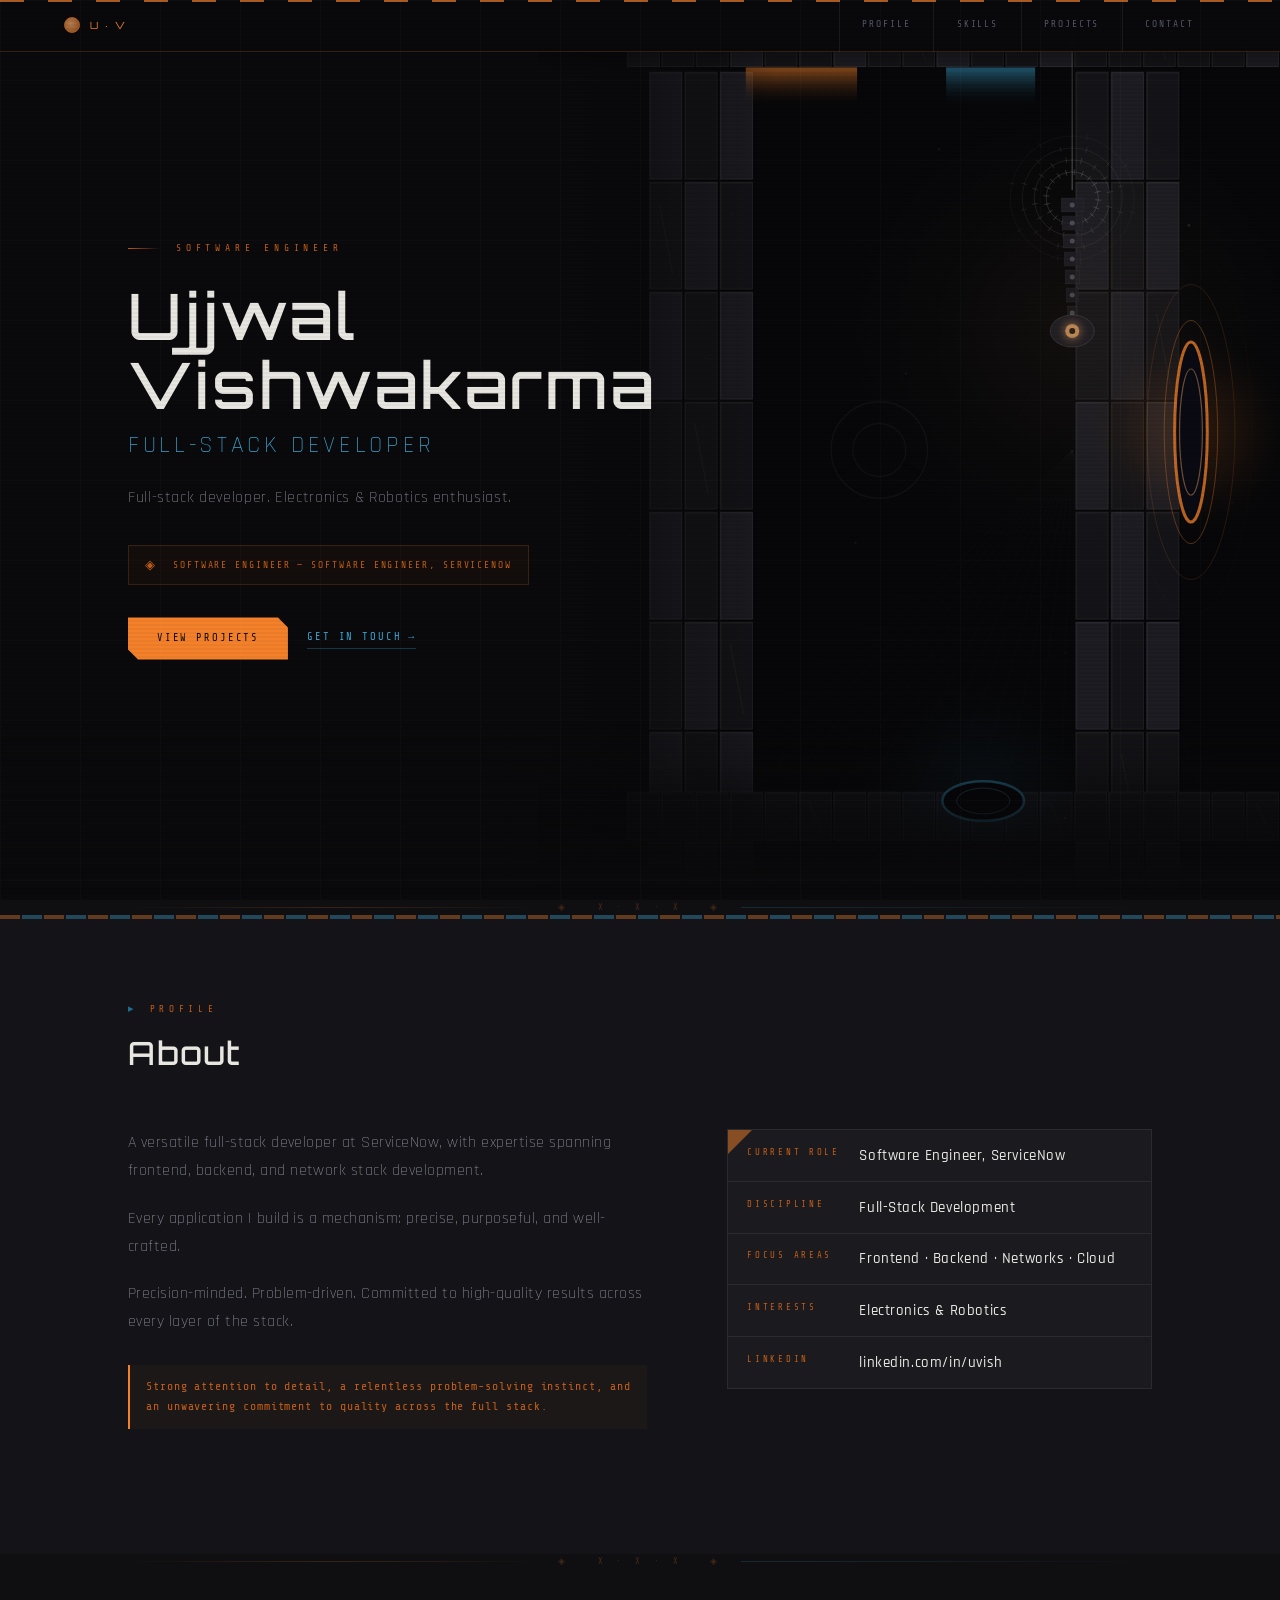
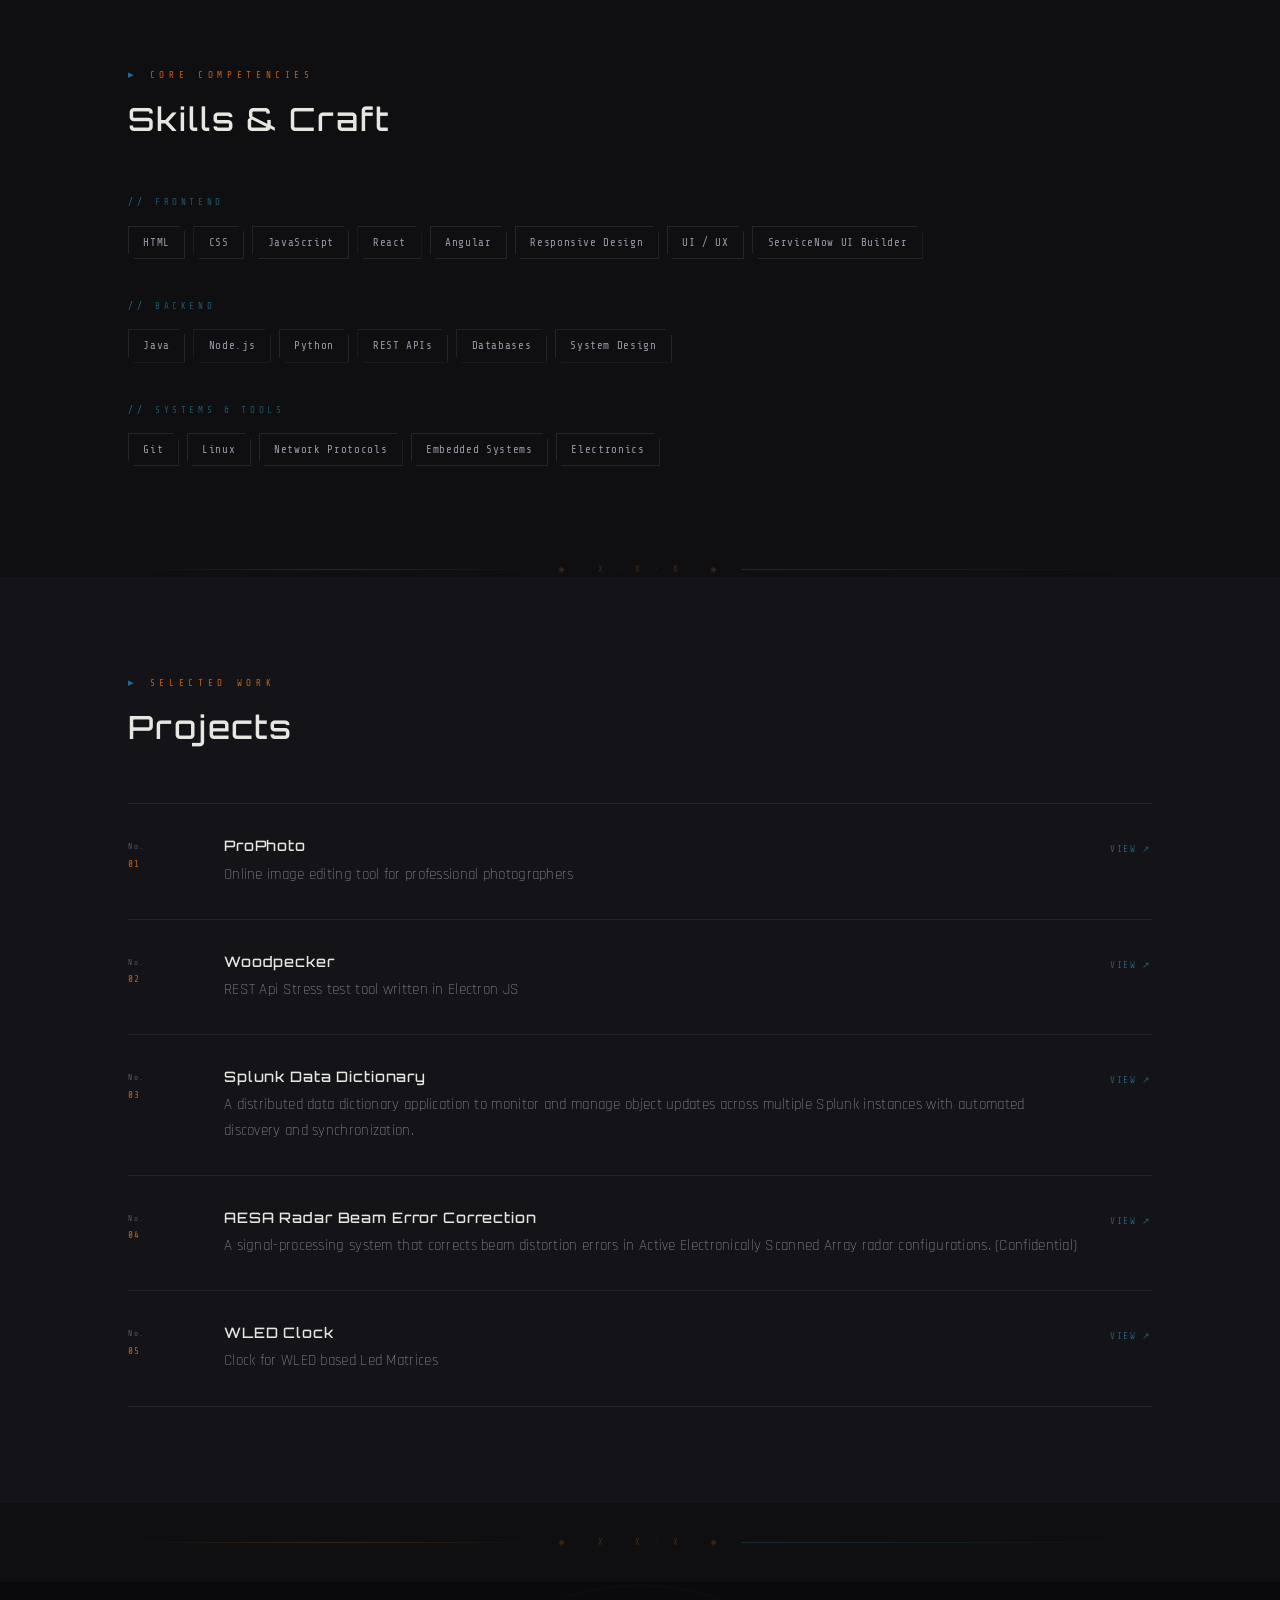
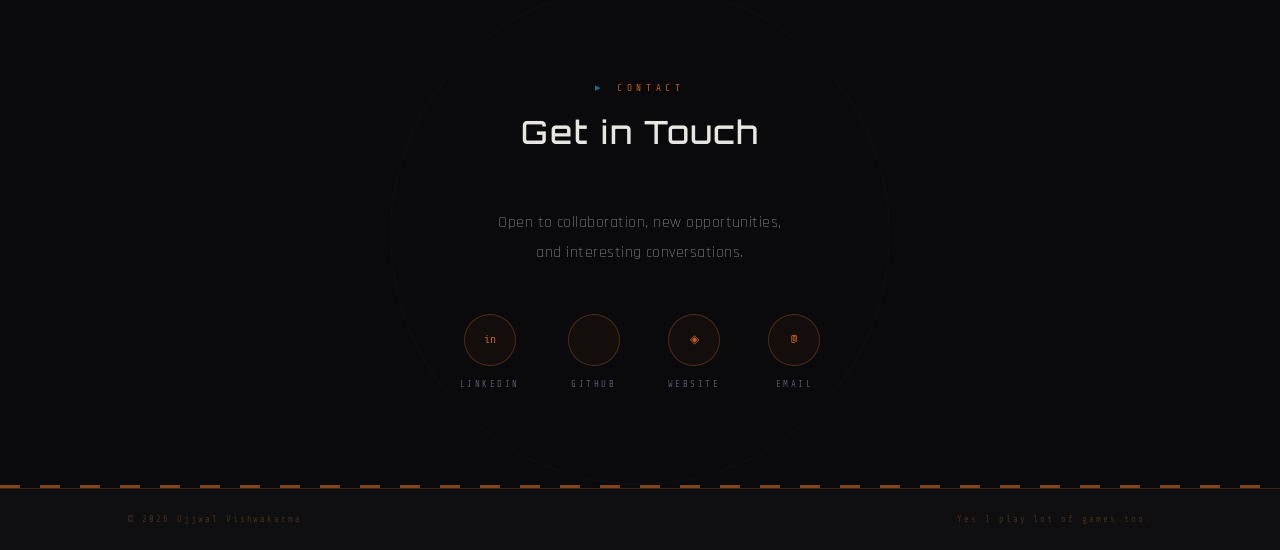
==== commit b24532fa: "removing portfolio" ====
--- a/index.html
+++ b/index.html
@@ -3,7 +3,7 @@
 <head>
 <meta charset="UTF-8">
 <meta name="viewport" content="width=device-width, initial-scale=1.0">
-<title>Portfolio — Ujjwal Vishwakarma</title>
+<title>Ujjwal Vishwakarma</title>
 <script src="data.js"></script>
 <link href="https://fonts.googleapis.com/css2?family=Share+Tech+Mono&family=Rajdhani:wght@300;400;500;600&family=Orbitron:wght@400;500&display=swap" rel="stylesheet">
 <style>
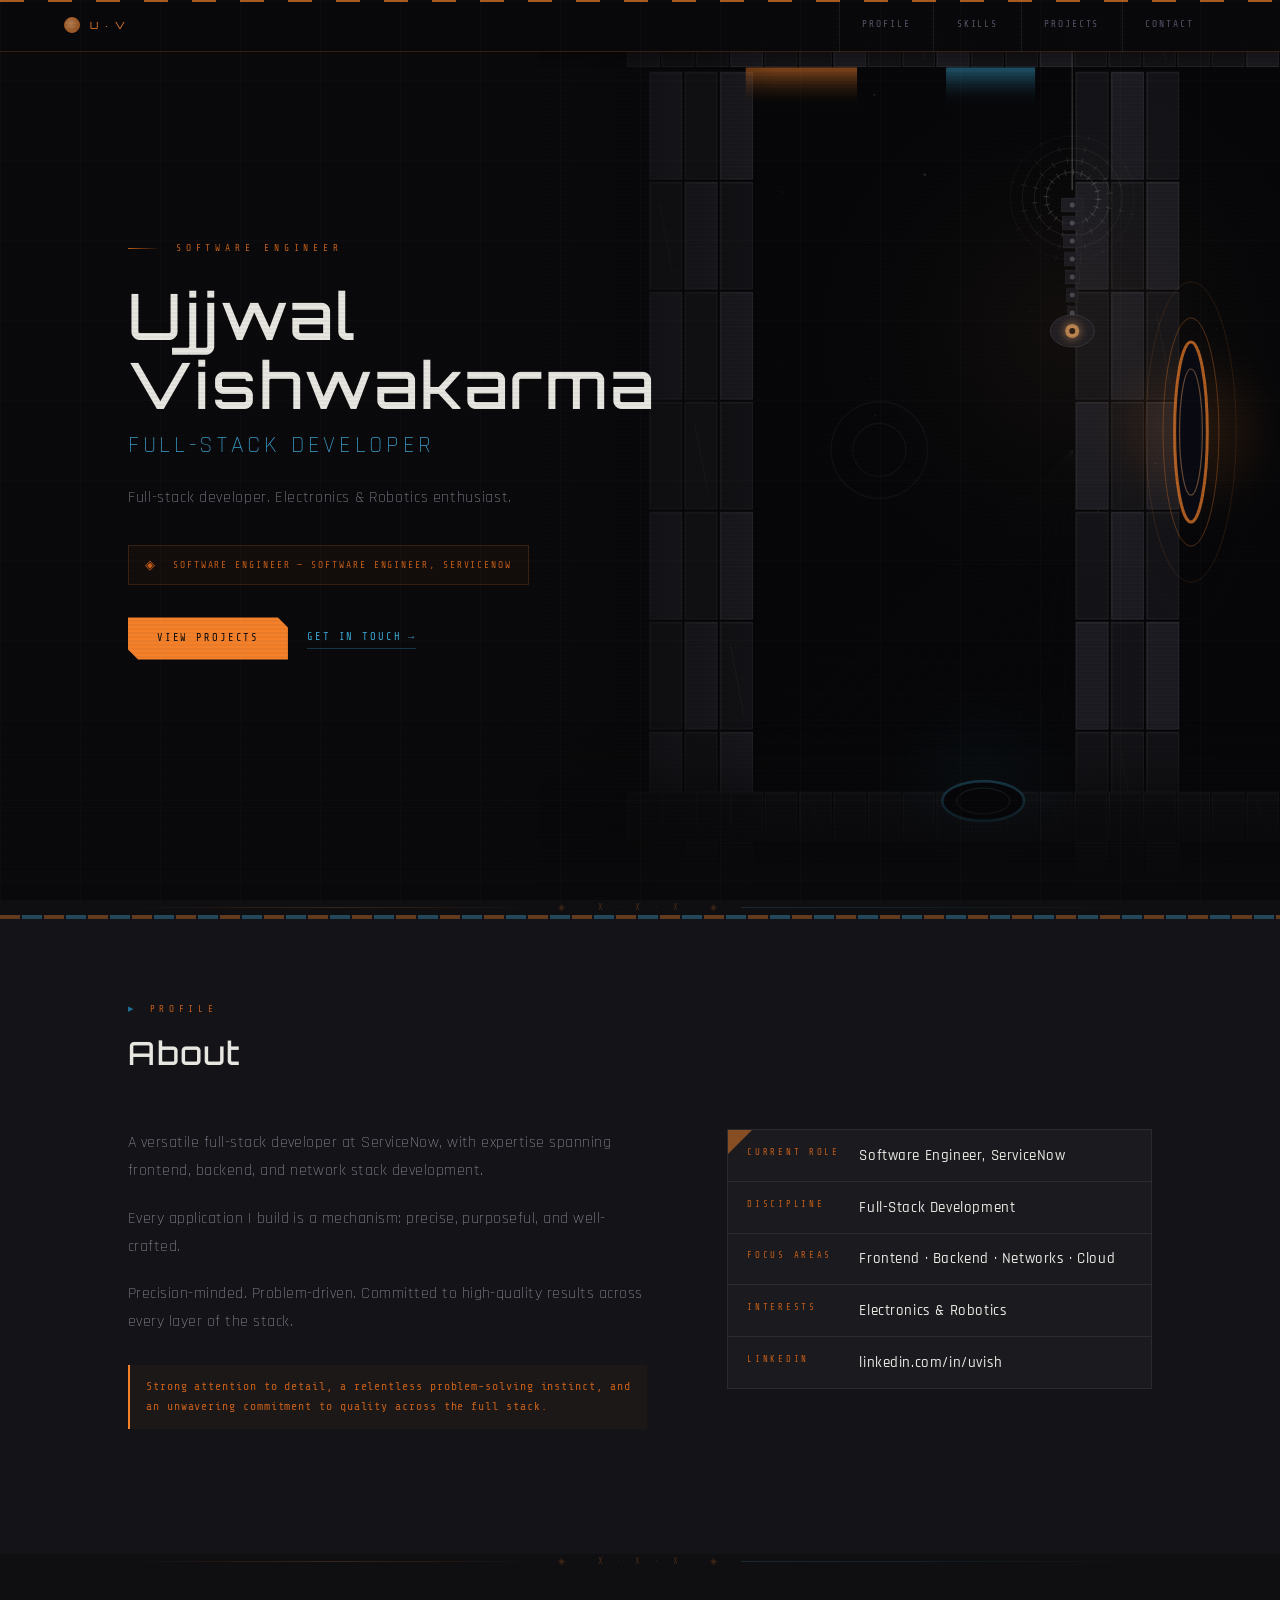
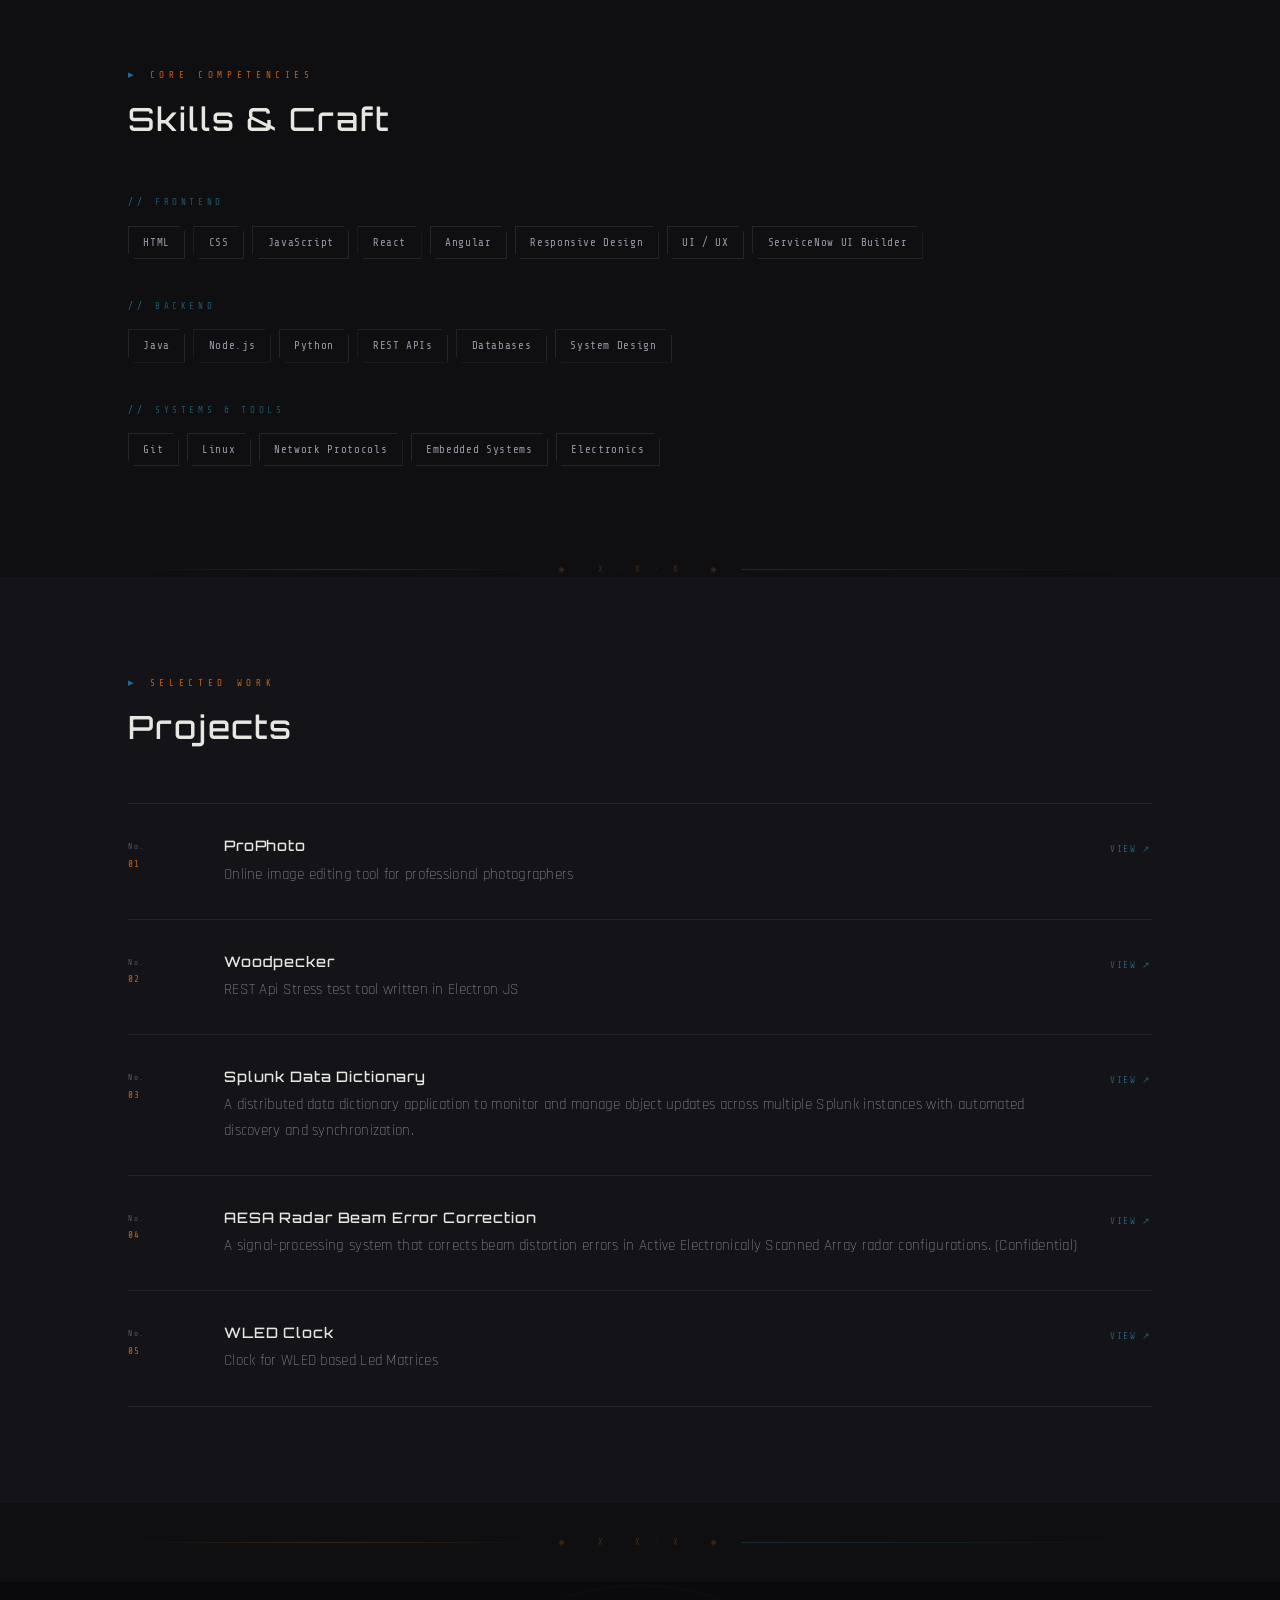
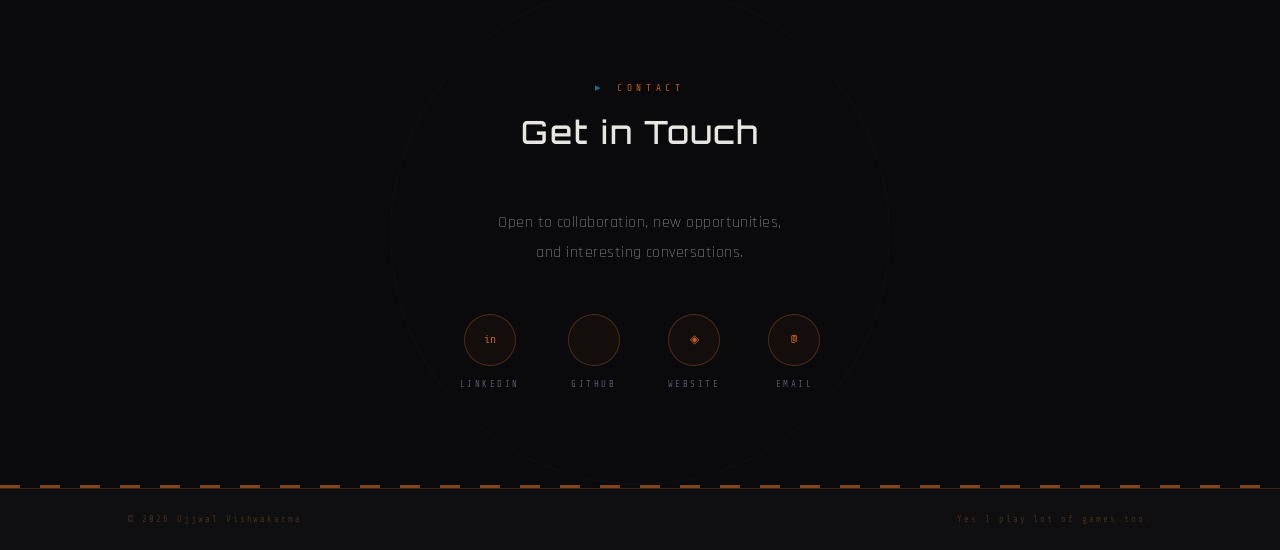
==== commit 62d11b5d: "adding animations" ====
--- a/index.html
+++ b/index.html
@@ -3,7 +3,7 @@
 <head>
 <meta charset="UTF-8">
 <meta name="viewport" content="width=device-width, initial-scale=1.0">
-<title>Ujjwal Vishwakarma</title>
+<title>Portfolio — Ujjwal Vishwakarma</title>
 <script src="data.js"></script>
 <link href="https://fonts.googleapis.com/css2?family=Share+Tech+Mono&family=Rajdhani:wght@300;400;500;600&family=Orbitron:wght@400;500&display=swap" rel="stylesheet">
 <style>
@@ -677,6 +677,15 @@
     {x:0.72, y:0.48, r:0.06, maxR:0.18, col:'orange', spd:0.0006, a:0.35},
     {x:0.72, y:0.48, r:0.12, maxR:0.18, col:'orange', spd:0.0006, a:0.2},
   ];
+
+  /* ── Robot state — shared across frames ── */
+  const robot = {
+    active: false,
+    progress: 0,
+    speed: 0.01,
+    p1x:0, p1y:0, p2x:0, p2y:0, cpx:0, cpy:0,
+    nextLaunch: 120, /* first launch after ~2s */
+  };
 
   let t = 0;
 
@@ -776,25 +785,27 @@
     ctx.strokeStyle=grad; ctx.lineWidth=1.5;
     ctx.beginPath(); ctx.moveTo(glX, 0); ctx.lineTo(glX, glY-8); ctx.stroke();
 
-    /* concentric ring halo — GLaDOS characteristic */
+    /* concentric ring halo */
     const ringRadii = [62, 50, 38, 26];
     const ringAlpha = [0.06, 0.10, 0.15, 0.22];
+    const eyeBlend = (Math.sin(t*0.008)+1)/2;
+    const eyeR = Math.round(59  + eyeBlend*(244-59));
+    const eyeG = Math.round(168 + eyeBlend*(129-168));
+    const eyeB = Math.round(212 + eyeBlend*(42-212));
+    const coreFlick = 0.85 + 0.15*Math.sin(t*0.04);
+
     ringRadii.forEach((r,i) => {
       const rot = t*0.004*(i%2===0?1:-1);
       ctx.save(); ctx.translate(glX,glY); ctx.rotate(rot);
-      ctx.strokeStyle=`rgba(232,230,224,${ringAlpha[i]})`;
-      ctx.lineWidth = 0.6;
+      ctx.strokeStyle=`rgba(232,230,224,${ringAlpha[i]})`; ctx.lineWidth=0.6;
       ctx.beginPath(); ctx.arc(0,0,r,0,Math.PI*2); ctx.stroke();
-      /* tick marks on each ring */
       const ticks = 8 + i*4;
       for(let k=0;k<ticks;k++){
-        const a = (k/ticks)*Math.PI*2;
-        const r0=r-3, r1=r+3;
-        ctx.strokeStyle=`rgba(232,230,224,${ringAlpha[i]*1.5})`;
-        ctx.lineWidth=0.5;
+        const a=(k/ticks)*Math.PI*2;
+        ctx.strokeStyle=`rgba(232,230,224,${ringAlpha[i]*1.5})`; ctx.lineWidth=0.5;
         ctx.beginPath();
-        ctx.moveTo(Math.cos(a)*r0, Math.sin(a)*r0);
-        ctx.lineTo(Math.cos(a)*r1, Math.sin(a)*r1);
+        ctx.moveTo(Math.cos(a)*(r-3), Math.sin(a)*(r-3));
+        ctx.lineTo(Math.cos(a)*(r+3), Math.sin(a)*(r+3));
         ctx.stroke();
       }
       ctx.restore();
@@ -809,40 +820,30 @@
       ctx.fillRect(glX-sw/2, sy, sw, 14);
       ctx.strokeStyle='rgba(232,230,224,0.08)'; ctx.lineWidth=0.5;
       ctx.strokeRect(glX-sw/2, sy, sw, 14);
-      /* connector pin */
       ctx.beginPath(); ctx.arc(glX, sy+7, 2.5, 0, Math.PI*2);
       ctx.fillStyle='rgba(180,180,200,0.3)'; ctx.fill();
     }
 
     /* GLaDOS core — the eye */
     const coreY = glY + spineSegs*18 + 7;
-    const coreFlick = 0.85 + 0.15*Math.sin(t*0.04);
-    /* outer body */
     ctx.fillStyle='#1A1A22';
     ctx.beginPath(); ctx.ellipse(glX, coreY, 22, 16, 0, 0, Math.PI*2); ctx.fill();
     ctx.strokeStyle='rgba(232,230,224,0.15)'; ctx.lineWidth=0.8;
     ctx.beginPath(); ctx.ellipse(glX, coreY, 22, 16, 0, 0, Math.PI*2); ctx.stroke();
-    /* eye glow — changes colour orange/blue slowly */
-    const eyeBlend = (Math.sin(t*0.008)+1)/2; // 0=blue, 1=orange
-    const eyeR = Math.round(59 + eyeBlend*(244-59));
-    const eyeG = Math.round(168 + eyeBlend*(129-168));
-    const eyeB = Math.round(212 + eyeBlend*(42-212));
     const eyeGlow = ctx.createRadialGradient(glX, coreY, 0, glX, coreY, 18);
     eyeGlow.addColorStop(0,`rgba(${eyeR},${eyeG},${eyeB},${0.9*coreFlick})`);
     eyeGlow.addColorStop(0.4,`rgba(${eyeR},${eyeG},${eyeB},${0.3*coreFlick})`);
     eyeGlow.addColorStop(1,'transparent');
     ctx.fillStyle=eyeGlow;
     ctx.beginPath(); ctx.arc(glX, coreY, 18, 0, Math.PI*2); ctx.fill();
-    /* iris */
     ctx.beginPath(); ctx.arc(glX, coreY, 7, 0, Math.PI*2);
     ctx.fillStyle=`rgba(${eyeR},${eyeG},${eyeB},${0.95*coreFlick})`; ctx.fill();
     ctx.beginPath(); ctx.arc(glX, coreY, 3, 0, Math.PI*2);
     ctx.fillStyle='rgba(0,0,0,0.8)'; ctx.fill();
 
-    /* ambient eye glow on scene */
     const sceneGlow = ctx.createRadialGradient(glX, coreY, 0, glX, coreY, W*0.35);
-    sceneGlow.addColorStop(0, `rgba(${eyeR},${eyeG},${eyeB},0.06)`);
-    sceneGlow.addColorStop(0.5, `rgba(${eyeR},${eyeG},${eyeB},0.02)`);
+    sceneGlow.addColorStop(0,`rgba(${eyeR},${eyeG},${eyeB},0.06)`);
+    sceneGlow.addColorStop(0.5,`rgba(${eyeR},${eyeG},${eyeB},0.02)`);
     sceneGlow.addColorStop(1,'transparent');
     ctx.fillStyle=sceneGlow; ctx.fillRect(0,0,W,H);
 
@@ -890,6 +891,117 @@
     ctx.strokeStyle=`rgba(127,208,240,${0.45*bpFlick})`; ctx.lineWidth=1;
     ctx.beginPath(); ctx.ellipse(bpX,bpY,bpRx*0.65,bpRy*0.65,0,0,Math.PI*2); ctx.stroke();
 
+    /* ── PORTAL ROBOT — draws active robot if one is in flight ── */
+    if(robot.active){
+      const rp = robot.progress; /* 0 → 1 */
+      /* bezier: exits blue portal upward, arcs across, enters orange portal */
+      const r1x=robot.p1x, r1y=robot.p1y;
+      const r2x=robot.p2x, r2y=robot.p2y;
+      const rcx=robot.cpx, rcy=robot.cpy;
+      const rx=(1-rp)*(1-rp)*r1x + 2*(1-rp)*rp*rcx + rp*rp*r2x;
+      const ry=(1-rp)*(1-rp)*r1y + 2*(1-rp)*rp*rcy + rp*rp*r2y;
+      /* tangent for rotation */
+      const dtx=2*(1-rp)*(rcx-r1x)+2*rp*(r2x-rcx);
+      const dty=2*(1-rp)*(rcy-r1y)+2*rp*(r2y-rcy);
+      const angle=Math.atan2(dty,dtx);
+      /* entry/exit fade */
+      const fade = rp<0.08 ? rp/0.08 : rp>0.92 ? (1-rp)/0.08 : 1;
+      /* portal glow trail — colour of the entry portal */
+      const trailCol = (robot.dir==='b2o' ? rp<0.5 : rp>0.5) ? `rgba(59,168,212,` : `rgba(244,129,42,`;
+      const tg=ctx.createRadialGradient(rx,ry,0,rx,ry,18);
+      tg.addColorStop(0,trailCol+`${0.18*fade})`);
+      tg.addColorStop(1,'transparent');
+      ctx.fillStyle=tg; ctx.fillRect(rx-18,ry-18,36,36);
+
+      ctx.save();
+      ctx.translate(rx,ry);
+      ctx.rotate(angle - Math.PI*0.5); /* face direction of travel */
+      ctx.globalAlpha = fade;
+      const s = 13; /* robot scale */
+
+      /* ── Atlas-style robot silhouette ── */
+      /* body — rounded rect */
+      ctx.fillStyle='#D0CEC8';
+      ctx.beginPath();
+      ctx.roundRect(-s*0.55,-s*0.5,s*1.1,s*1.2,s*0.22);
+      ctx.fill();
+      ctx.strokeStyle='rgba(0,0,0,0.4)'; ctx.lineWidth=0.8;
+      ctx.stroke();
+
+      /* body panel lines */
+      ctx.strokeStyle='rgba(80,80,100,0.4)'; ctx.lineWidth=0.5;
+      ctx.beginPath(); ctx.moveTo(-s*0.3,-s*0.1); ctx.lineTo(s*0.3,-s*0.1); ctx.stroke();
+      ctx.beginPath(); ctx.moveTo(-s*0.3, s*0.25); ctx.lineTo(s*0.3, s*0.25); ctx.stroke();
+
+      /* head — round */
+      ctx.fillStyle='#C8C6C0';
+      ctx.beginPath(); ctx.arc(0,-s*0.78,s*0.38,0,Math.PI*2); ctx.fill();
+      ctx.strokeStyle='rgba(0,0,0,0.3)'; ctx.lineWidth=0.7; ctx.stroke();
+
+      /* eye — single glowing dot, portal-coloured by direction */
+      const eCol = (robot.dir==='b2o' ? rp<0.5 : rp>0.5) ? `rgba(59,168,212,` : `rgba(244,129,42,`;
+      const eg=ctx.createRadialGradient(0,-s*0.78,0,0,-s*0.78,s*0.22);
+      eg.addColorStop(0,eCol+'1)');
+      eg.addColorStop(0.4,eCol+'0.5)');
+      eg.addColorStop(1,'transparent');
+      ctx.fillStyle=eg;
+      ctx.beginPath(); ctx.arc(0,-s*0.78,s*0.22,0,Math.PI*2); ctx.fill();
+      ctx.fillStyle=eCol+'1)';
+      ctx.beginPath(); ctx.arc(0,-s*0.78,s*0.09,0,Math.PI*2); ctx.fill();
+
+      /* legs */
+      ctx.fillStyle='#B0AEA8';
+      ctx.fillRect(-s*0.38, s*0.65, s*0.3, s*0.55);
+      ctx.fillRect( s*0.08, s*0.65, s*0.3, s*0.55);
+      /* feet */
+      ctx.fillStyle='#999790';
+      ctx.beginPath(); ctx.ellipse(-s*0.23,s*1.22,s*0.22,s*0.1,0,0,Math.PI*2); ctx.fill();
+      ctx.beginPath(); ctx.ellipse( s*0.23,s*1.22,s*0.22,s*0.1,0,0,Math.PI*2); ctx.fill();
+
+      /* arms */
+      ctx.strokeStyle='#B0AEA8'; ctx.lineWidth=s*0.18; ctx.lineCap='round';
+      /* left arm — swings with travel */
+      ctx.beginPath();
+      ctx.moveTo(-s*0.55, s*0.1);
+      ctx.lineTo(-s*0.55 - s*0.5, s*0.1 + Math.sin(rp*Math.PI*8)*s*0.3);
+      ctx.stroke();
+      /* right arm */
+      ctx.beginPath();
+      ctx.moveTo(s*0.55, s*0.1);
+      ctx.lineTo(s*0.55 + s*0.5, s*0.1 - Math.sin(rp*Math.PI*8)*s*0.3);
+      ctx.stroke();
+
+      ctx.restore();
+      robot.progress += robot.speed;
+      if(robot.progress >= 1) {
+        robot.active = false;
+        /* schedule next launch: 3–7 seconds */
+        robot.nextLaunch = t + 180 + Math.floor(Math.random()*240);
+      }
+    }
+    /* trigger new robot launch */
+    if(!robot.active && t >= robot.nextLaunch && W>0){
+      robot.active   = true;
+      robot.progress = 0;
+      robot.speed    = 0.008 + Math.random()*0.005;
+      /* random direction each launch */
+      robot.dir = Math.random() < 0.5 ? 'b2o' : 'o2b';
+      if(robot.dir === 'b2o'){
+        /* blue floor portal → orange wall portal */
+        robot.p1x = W*0.60; robot.p1y = H*0.89;
+        robot.p2x = W*0.88; robot.p2y = H*0.48;
+        robot.cpx = W*0.68 + (Math.random()-0.5)*W*0.08;
+        robot.cpy = H*0.25 + Math.random()*H*0.15;
+      } else {
+        /* orange wall portal → blue floor portal */
+        robot.p1x = W*0.88; robot.p1y = H*0.48;
+        robot.p2x = W*0.60; robot.p2y = H*0.89;
+        robot.cpx = W*0.68 + (Math.random()-0.5)*W*0.08;
+        robot.cpy = H*0.25 + Math.random()*H*0.15;
+      }
+      robot.nextLaunch = t + 180 + Math.floor(Math.random()*240);
+    }
+
     /* ── APERTURE LOGO — faint on back wall ── */
     const aX = W*0.46, aY = H*0.50, aR = W*0.065;
     const logoA = 0.04 + 0.01*Math.sin(t*0.015);
